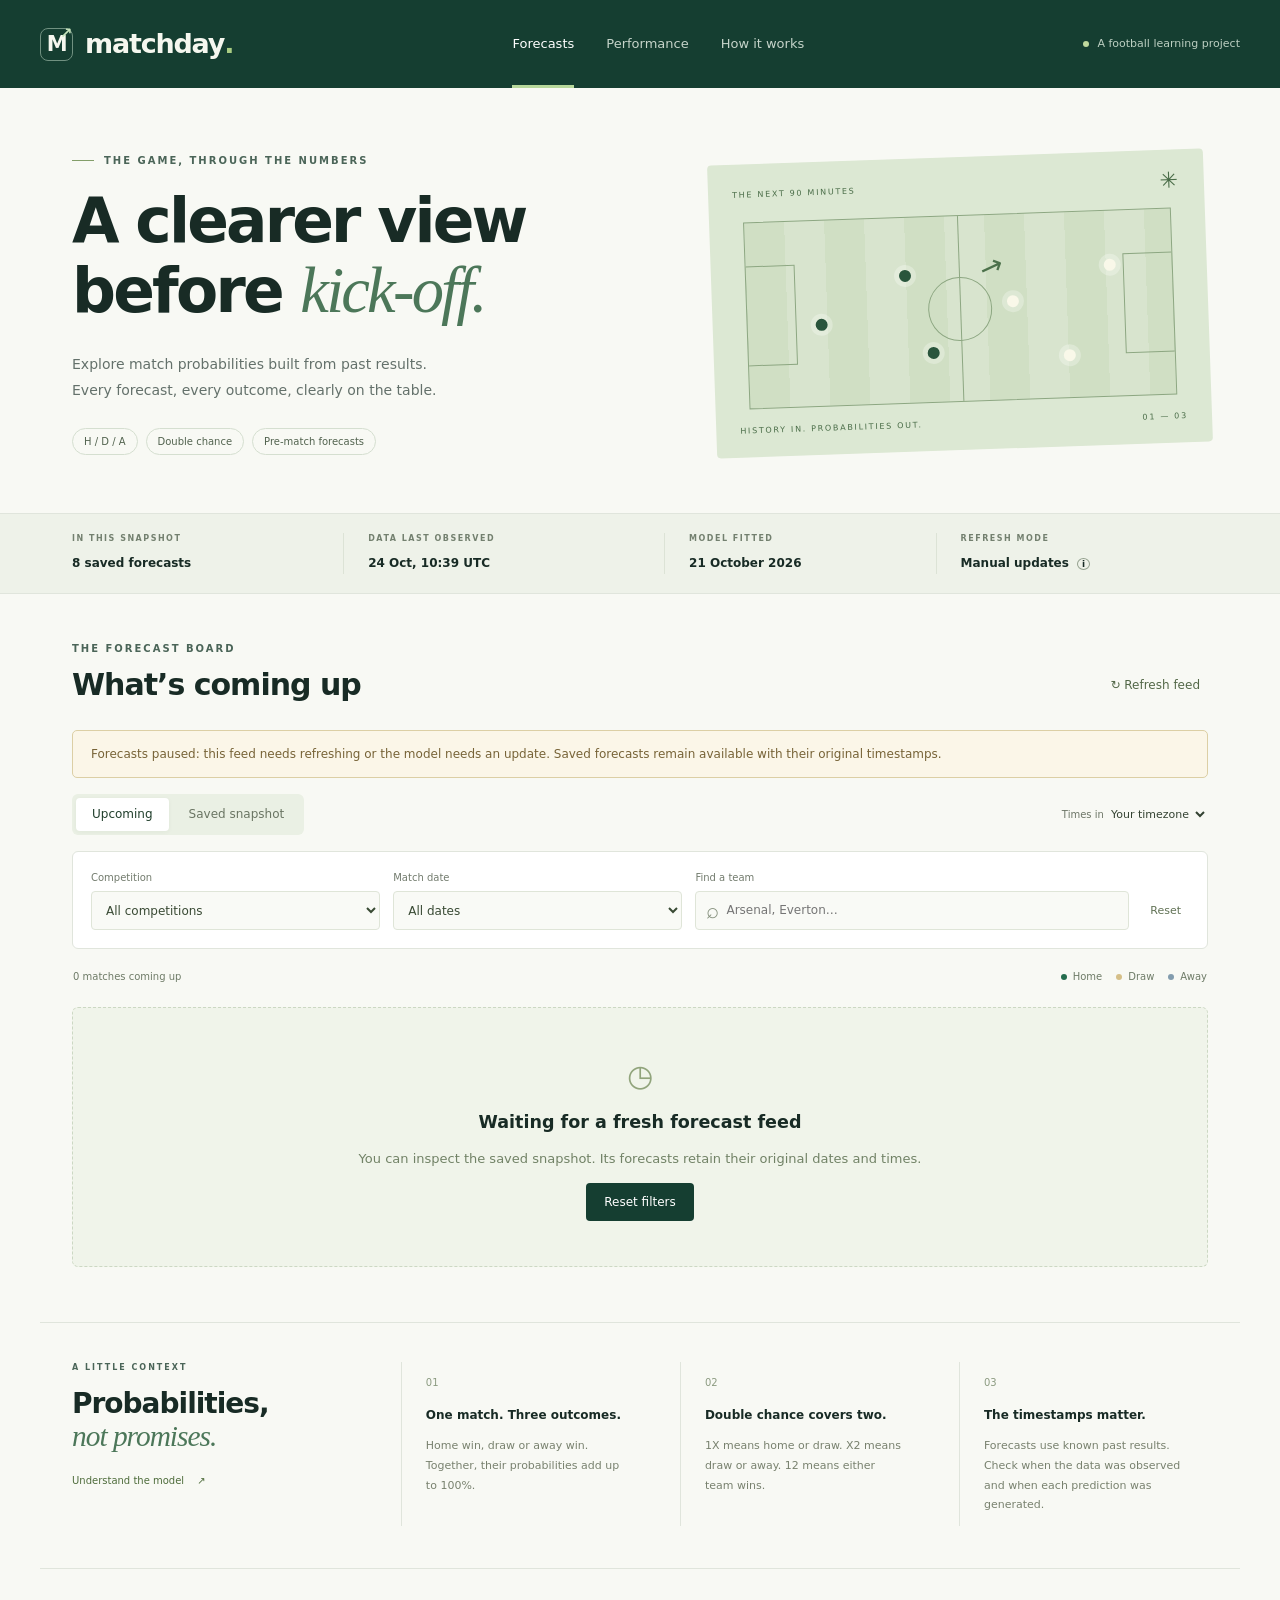
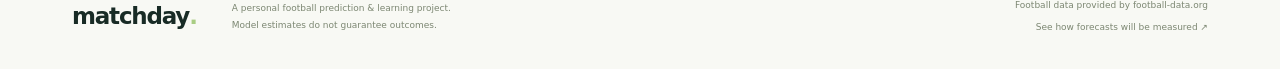
==== index.html @ 60b360ec "Build responsive Matchday forecast website with verified public predictions" ====
<!doctype html>
<html lang="en">
<head>
  <meta charset="utf-8"><meta name="viewport" content="width=device-width,initial-scale=1">
  <meta name="description" content="Football match probabilities, clearly explained. Explore home, draw, away and double-chance forecasts with honest timestamps.">
  <meta name="theme-color" content="#123d30"><title>Matchday — Football, in probabilities</title>
  <link rel="icon" href="./assets/icon.svg" type="image/svg+xml"><link rel="stylesheet" href="./assets/styles.css">
  <script type="module" src="./assets/app.mjs"></script>
</head>
<body>
  <a class="skip-link" href="#board">Skip to forecasts</a>
  <header class="site-header"><div class="header-inner"><a class="brand" href="./" aria-label="Matchday home"><span class="brand-mark">M<span>↗</span></span>matchday<span class="brand-dot">.</span></a><nav aria-label="Main navigation"><a href="./" aria-current="page">Forecasts</a><a href="./performance.html">Performance</a><a href="./method.html">How it works</a></nav><span class="header-note"><span class="status-dot"></span>A football learning project</span></div></header>
  <main>
    <section class="hero wrap" aria-labelledby="hero-title"><div><p class="eyebrow"><span></span> THE GAME, THROUGH THE NUMBERS</p><h1 id="hero-title">A clearer view<br>before <em>kick-off.</em></h1><p class="hero-description">Explore match probabilities built from past results.<br class="desktop-break"> Every forecast, every outcome, clearly on the table.</p><div class="hero-tags"><span>H / D / A</span><span>Double chance</span><span>Pre-match forecasts</span></div></div><div class="pitch-panel" aria-hidden="true"><div class="pitch-top"><span>THE NEXT 90 MINUTES</span><span class="pitch-star">✳</span></div><div class="pitch"><div class="pitch-line"></div><div class="pitch-circle"></div><div class="pitch-box left"></div><div class="pitch-box right"></div><i class="player p1"></i><i class="player p2"></i><i class="player p3"></i><i class="player p4"></i><i class="player p5"></i><i class="player p6"></i><span class="ball">↗</span></div><div class="pitch-bottom"><span>HISTORY IN. PROBABILITIES OUT.</span><span>01 — 03</span></div></div></section>
    <section class="snapshot-bar" aria-label="Snapshot information"><div class="wrap snapshot-inner"><div><span class="tiny-label">IN THIS SNAPSHOT</span><strong id="snapshot-count">Loading forecasts…</strong></div><div><span class="tiny-label">DATA LAST OBSERVED</span><strong id="data-time">—</strong></div><div><span class="tiny-label">MODEL FITTED</span><strong id="model-date">—</strong></div><div><span class="tiny-label">REFRESH MODE</span><strong>Manual updates <span class="info-dot" title="Automatic updates are not enabled yet">i</span></strong></div></div></section>
    <section class="wrap board-section" id="board" aria-labelledby="board-title"><div class="section-heading"><div><p class="eyebrow">THE FORECAST BOARD</p><h2 id="board-title">What’s coming up</h2></div><button id="refresh" class="text-button" type="button">↻ Refresh feed</button></div>
      <div id="feed-notice" class="notice" role="status" hidden></div>
      <div class="board-toolbar"><div class="view-tabs" role="group" aria-label="Forecast view"><button type="button" data-view="upcoming" class="active" aria-pressed="true">Upcoming</button><button type="button" data-view="saved" aria-pressed="false">Saved snapshot</button></div><label class="timezone-label">Times in <select id="timezone" aria-label="Display timezone"><option value="local">Your timezone</option><option value="Africa/Dar_es_Salaam">Tanzania (EAT)</option><option value="UTC">UTC</option></select></label></div>
      <div class="filters"><label>Competition<select id="competition"><option value="all">All competitions</option></select></label><label>Match date<select id="match-date"><option value="all">All dates</option></select></label><label class="search-label">Find a team<span class="search-box"><span aria-hidden="true">⌕</span><input id="search" type="search" placeholder="Arsenal, Everton…" autocomplete="off"></span></label><button id="reset" type="button" class="reset-button">Reset</button></div>
      <div class="board-caption"><p id="result-count" aria-live="polite">Checking the saved feed…</p><span><i class="legend-dot home-dot"></i>Home <i class="legend-dot draw-dot"></i>Draw <i class="legend-dot away-dot"></i>Away</span></div>
      <div id="forecast-grid" class="forecast-grid"></div><div id="empty-state" class="empty-state" hidden><span aria-hidden="true">◷</span><h3 id="empty-title">No matching fixtures</h3><p id="empty-message">Try another date or team, or reset your filters.</p><button type="button" id="empty-reset" class="primary-button">Reset filters</button></div>
      <noscript><p class="notice">JavaScript displays the saved forecast feed. You can also <a href="./data/predictions.json">read the prediction data directly</a>.</p></noscript>
    </section>
    <section class="understand wrap"><div class="understand-heading"><p class="eyebrow">A LITTLE CONTEXT</p><h2>Probabilities,<br><em>not promises.</em></h2><a href="./method.html" class="inline-link">Understand the model <span>↗</span></a></div><div class="explain-card"><span class="explain-number">01</span><h3>One match. Three outcomes.</h3><p>Home win, draw or away win. Together, their probabilities add up to 100%.</p></div><div class="explain-card"><span class="explain-number">02</span><h3>Double chance covers two.</h3><p>1X means home or draw. X2 means draw or away. 12 means either team wins.</p></div><div class="explain-card"><span class="explain-number">03</span><h3>The timestamps matter.</h3><p>Forecasts use known past results. Check when the data was observed and when each prediction was generated.</p></div></section>
  </main>
  <footer class="site-footer wrap"><a class="brand footer-brand" href="./">matchday<span class="brand-dot">.</span></a><p>A personal football prediction &amp; learning project.<br>Model estimates do not guarantee outcomes.</p><div><p>Football data provided by <a href="https://www.football-data.org/" rel="noopener">football-data.org</a></p><a href="./performance.html">See how forecasts will be measured ↗</a></div></footer>
</body></html>
---- assets/styles.css ----
:root{--ink:#182b25;--muted:#64716b;--green:#153e31;--mint:#c6e4bd;--paper:#f8f9f4;--line:#e0e5dc;--home:#246c4d;--draw:#d5bf88;--away:#829cae}*{box-sizing:border-box}body{margin:0;background:var(--paper);color:var(--ink);font:15px/1.55 system-ui,-apple-system,BlinkMacSystemFont,"Segoe UI",sans-serif}a{color:inherit;text-decoration:none}button,input,select{font:inherit}button,a,input,select{touch-action:manipulation}button{cursor:pointer}button:focus-visible,a:focus-visible,input:focus-visible,select:focus-visible,summary:focus-visible{outline:3px solid #82a13f;outline-offset:4px}button{color:inherit}button:disabled{opacity:.55;cursor:wait}[hidden]{display:none!important}.wrap{max-width:1200px;margin:auto;padding-left:32px;padding-right:32px}.site-header{background:var(--green);color:#f5f7ef}.header-inner{max-width:1280px;min-height:88px;padding:0 40px;margin:auto;display:flex;align-items:center;justify-content:space-between;gap:32px}.brand{display:inline-flex;align-items:center;font-size:27px;letter-spacing:-1.2px;font-weight:750}.brand-mark{width:33px;height:33px;border:1px solid #719181;border-radius:8px;margin-right:12px;font-size:21px;display:inline-flex;align-items:center;justify-content:center;position:relative}.brand-mark>span{font-size:15px;color:var(--mint);position:absolute;right:1px;top:-7px}.brand-dot{color:#a9cd83}.site-header nav{display:flex;align-self:stretch;gap:32px}.site-header nav a{font-size:13px;color:#c6d4ca;display:flex;align-items:center;border-bottom:3px solid transparent;padding-top:3px}.site-header nav a[aria-current],.site-header nav a:hover{color:#fff;border-bottom-color:#b7d89b}.header-note{font-size:11px;color:#bdcfc2;white-space:nowrap}.status-dot{display:inline-block;width:6px;height:6px;background:#bfd99d;border-radius:50%;margin-right:8px}.skip-link{position:absolute;top:-80px;background:#fff;padding:12px;z-index:20}.skip-link:focus{top:8px;left:8px}.hero{display:grid;grid-template-columns:1.15fr 1fr;gap:70px;padding-top:65px;padding-bottom:58px;align-items:center}.eyebrow{font-size:10px;letter-spacing:2px;font-weight:750;margin:0 0 18px;color:#4b6558;display:flex;align-items:center;gap:10px}.eyebrow>span{display:block;width:22px;height:1px;background:#839e69}h1{font-size:clamp(40px,4.8vw,64px);letter-spacing:-2.8px;line-height:1.1;font-weight:550;margin:0 0 24px}h1 em,h2 em{font:italic 1.05em Georgia,serif;color:#4c7759}h2{font-size:30px;line-height:1.2;letter-spacing:-1px;font-weight:550;margin:0}.hero-description{font-size:14px;color:var(--muted);line-height:1.85;margin:0 0 24px}.hero-tags{display:flex;gap:8px;flex-wrap:wrap}.hero-tags>span{font-size:10px;border:1px solid #d5dfd0;border-radius:30px;padding:5px 11px;color:#52634f}.pitch-panel{background:#dce8d3;border-radius:4px;padding:20px 24px;color:#496c47;transform:rotate(-2deg);position:relative}.pitch-top,.pitch-bottom{display:flex;justify-content:space-between;font-size:8px;letter-spacing:1.7px;align-items:center}.pitch-star{font-size:22px;line-height:1}.pitch{height:187px;border:1px solid #8da782;position:relative;margin:16px 10px;background:repeating-linear-gradient(90deg,#d0dfc4 0px,#d0dfc4 40px,#d8e4ce 40px,#d8e4ce 80px);overflow:hidden}.pitch-line{position:absolute;width:1px;background:#8da782;height:100%;left:50%}.pitch-circle{position:absolute;border:1px solid #8da782;width:64px;height:64px;top:50%;left:50%;transform:translate(-50%,-50%);border-radius:50%}.pitch-box{position:absolute;width:50px;height:100px;border:1px solid #8da782;top:50%;transform:translateY(-50%)}.pitch-box.left{left:-1px}.pitch-box.right{right:-1px}.player{position:absolute;width:12px;height:12px;background:#29553c;box-shadow:0 0 0 5px #ffffff45;border-radius:50%}.p1{left:16%;top:53%}.p2{left:36%;top:28%}.p3{left:42%;top:70%}.p4{left:61%;top:44%;background:#f9f8e9}.p5{left:74%;top:74%;background:#f9f8e9}.p6{left:84%;top:26%;background:#f9f8e9}.ball{position:absolute;left:55%;top:16%;font-size:28px;transform:rotate(22deg);color:#4c714b}.snapshot-bar{border-top:1px solid var(--line);border-bottom:1px solid var(--line);background:#eef2e9}.snapshot-inner{display:grid;grid-template-columns:1.1fr 1.2fr 1fr 1fr;padding-top:19px;padding-bottom:19px;gap:24px}.snapshot-inner>div{border-right:1px solid #dce3d6;padding-right:16px}.snapshot-inner>div:last-child{border:0}.tiny-label{display:block;color:#73806f;font-size:8px;letter-spacing:1.5px;font-weight:700;margin-bottom:5px}.snapshot-inner strong{font-size:12px;font-weight:600}.info-dot{font-size:9px;border:1px solid #93a08e;border-radius:100%;padding:0 4px;margin-left:4px}.board-section{padding-top:47px;padding-bottom:55px}.section-heading{display:flex;align-items:end;justify-content:space-between;margin-bottom:27px;gap:16px}.section-heading .eyebrow{margin-bottom:10px}.text-button{background:transparent;border:0;font-size:12px;color:#526747;padding:8px}.text-button:hover{text-decoration:underline}.board-toolbar{display:flex;align-items:center;justify-content:space-between;margin:16px 0}.view-tabs{background:#eaf0e4;display:flex;gap:4px;padding:4px;border-radius:6px}.view-tabs button{background:none;border:0;padding:7px 16px;font-size:12px;border-radius:4px;color:#6a7563}.view-tabs button.active{background:#fff;color:#213f2c;box-shadow:0 1px 5px #1937190c}.timezone-label{font-size:10px;color:#6d7667}.timezone-label select{font-size:11px;color:#344332;background:none;border:0;max-width:160px}.filters{display:flex;align-items:end;gap:13px;background:white;padding:18px;border:1px solid var(--line);border-radius:6px}.filters>label{display:grid;gap:6px;flex:1;font-size:10px;color:#727b6d}.filters select,.search-box{background:#f9faf6;border:1px solid #dfe5d8;height:39px;border-radius:4px;min-width:0;width:100%;font-size:12px;color:#394a34}.filters select{padding:0 10px}.filters .search-label{flex:1.5}.search-box{display:flex;align-items:center;padding:0 10px;gap:7px}.search-box>span{font-size:22px;color:#86917e}.search-box input{min-width:0;width:100%;background:none;border:0;outline:0;font-size:12px;padding:8px 0}.search-box:focus-within{outline:2px solid #82a13f}.reset-button{border:0;background:none;color:#617255;height:39px;padding:0 8px;font-size:11px}.board-caption{display:flex;justify-content:space-between;gap:16px;font-size:10px;color:#6e7b67;padding:10px 1px 12px}.board-caption>span{display:flex;align-items:center;gap:6px}.legend-dot{display:inline-block;width:6px;height:6px;border-radius:50%;margin-left:8px}.home-dot{background:var(--home)}.draw-dot{background:var(--draw)}.away-dot{background:var(--away)}.forecast-grid{display:grid;grid-template-columns:1fr 1fr;gap:20px}.match-card{background:#fff;border:1px solid var(--line);border-radius:7px;padding:21px 23px 15px;transition:box-shadow .15s}.match-card:hover{box-shadow:0 5px 25px #14371a0a}.card-top{display:flex;justify-content:space-between;align-items:start;gap:10px;font-size:9px;color:#708069}.league-label{text-transform:uppercase;letter-spacing:1px;font-weight:650}.kickoff{text-align:right;font-size:10px;white-space:nowrap}.kickoff small{display:block;color:#88917e;font-size:9px;margin-top:2px}.teams{display:grid;grid-template-columns:1fr 30px 1fr;gap:8px;align-items:center;margin:22px 0 20px}.team{display:flex;align-items:center;gap:10px;font-weight:600;font-size:16px;letter-spacing:-.3px}.team.away{justify-content:end;text-align:right}.team-badge{display:flex;flex:0 0 32px;height:35px;align-items:center;justify-content:center;background:#e9eee1;color:#526747;clip-path:polygon(8% 0,92% 0,92% 72%,50% 100%,8% 72%);font-size:11px;letter-spacing:0;font-weight:750}.team.away .team-badge{background:#e7edf0;color:#526875}.versus{font-size:10px;color:#a2aa9b;text-align:center}.probability-bar{height:5px;border-radius:4px;overflow:hidden;display:flex;margin-bottom:15px;background:#e9ece4}.probability-bar span:nth-child(1){background:var(--home)}.probability-bar span:nth-child(2){background:var(--draw)}.probability-bar span:nth-child(3){background:var(--away)}.probability-grid{display:grid;grid-template-columns:repeat(3,1fr);gap:8px}.probability{padding:9px 11px 7px;border:1px solid #e7ebe1;border-radius:4px;background:#fbfcf8;display:flex;justify-content:space-between;align-items:center;gap:5px}.probability span{font-size:9px;color:#73816b}.probability strong{font-size:17px;font-weight:650;letter-spacing:-.6px}.probability.best{border-color:#a3ba8e;background:#eff5e9}.probability.best strong{color:#355e35}.dc-heading{display:flex;justify-content:space-between;align-items:center;font-size:8px;letter-spacing:1.1px;margin:17px 0 7px;color:#7b856f}.dc-heading .pick{letter-spacing:0;font-size:9px;color:#4f6941}.double-chances{display:grid;grid-template-columns:repeat(3,1fr);gap:8px}.double-chances>div{display:flex;justify-content:space-between;align-items:center;font-size:11px;padding:6px 10px;border:1px solid #e8ece1;border-radius:4px;color:#6a775e}.double-chances strong{color:#566b48;font-size:12px;font-weight:650}.double-chances>.best{background:#f0f4e9;border-color:#ccd9bc}.card-details{margin-top:15px;border-top:1px solid #edf0e7;padding-top:10px;font-size:9px;color:#818a77}.card-details summary{cursor:pointer;display:flex;justify-content:space-between;gap:8px;list-style:none}.card-details summary::after{content:'+';font-size:12px}.card-details[open] summary::after{content:'−'}.card-details dl{display:grid;grid-template-columns:1fr auto;gap:5px;margin:10px 0}.card-details dd{margin:0;text-align:right;color:#526747}.card-details p{margin:10px 0 0}.limited-tag{display:block;color:#886223;font-size:10px;margin-top:9px}.notice{padding:14px 18px;border:1px solid #dccfa5;background:#fbf6e8;color:#776337;border-radius:5px;font-size:12px;margin:15px 0}.notice.error{border-color:#dfb8a7;background:#fbefeb;color:#8b4a38}.empty-state{text-align:center;border:1px dashed #ccd8c3;border-radius:6px;background:#f0f4ea;padding:45px 20px}.empty-state>span{font-size:30px;color:#91a47c}.empty-state h3{font-weight:550;margin:10px}.empty-state p{color:#718266;font-size:13px}.primary-button{background:var(--green);color:white;border:0;border-radius:4px;padding:10px 18px;font-size:12px}.understand{border-top:1px solid var(--line);padding-top:39px;padding-bottom:42px;display:grid;grid-template-columns:1.2fr 1fr 1fr 1fr;gap:30px}.understand h2{font-size:28px}.understand-heading .eyebrow{font-size:8px;margin-bottom:12px}.inline-link{display:block;font-size:10px;color:#4e6c3b;margin-top:19px}.inline-link span{margin-left:10px}.explain-card{border-left:1px solid var(--line);padding-left:24px;padding-top:8px}.explain-number{font-size:10px;color:#8c9b81}.explain-card h3{font-size:12px;font-weight:600;margin:13px 0 10px}.explain-card p{font-size:11px;line-height:1.8;color:#78816e;max-width:200px}.site-footer{display:flex;align-items:center;gap:35px;border-top:1px solid var(--line);padding-top:28px;padding-bottom:32px}.footer-brand{font-size:23px}.site-footer p,.site-footer>div>a{font-size:9px;color:#7c8772;margin:0;line-height:1.9}.site-footer>div{margin-left:auto;text-align:right}.site-footer a:hover{text-decoration:underline}.article-page{max-width:900px;padding-top:65px;padding-bottom:75px;min-height:65vh}.article-page h1{font-size:50px}.article-page .intro{color:var(--muted);font-size:17px;max-width:650px}.article-page h2{font-size:24px;margin:32px 0 13px}.article-page p{line-height:1.9;color:#5c6b56}.article-page .notice{color:#776337}.method-grid{display:grid;grid-template-columns:1fr 1fr;gap:20px;margin-top:30px}.method-card{background:white;border:1px solid var(--line);border-radius:7px;padding:22px}.method-card h2{margin:0 0 13px;font-size:20px}.method-card p{font-size:13px;margin-bottom:0}.performance-empty{background:#eef3e7;border:1px solid #d8e3cd;border-radius:8px;padding:38px;margin:35px 0}.performance-empty strong{display:block;font-size:45px;color:#426037;line-height:1.3}.performance-empty .tiny-label{font-size:10px}.performance-empty p{font-size:14px;max-width:560px}.metric-list{display:grid;grid-template-columns:repeat(3,1fr);gap:16px}.metric-list>div{padding:18px;border:1px solid var(--line);border-radius:6px}.metric-list strong{font-size:14px;font-weight:550}.metric-list p{font-size:12px;margin-bottom:0}.article-page a:not(.primary-button){text-decoration:underline;text-underline-offset:3px}
@media(min-width:1500px){.wrap{max-width:1280px}.hero{padding-top:76px;padding-bottom:70px}.hero h1{font-size:70px}.pitch{height:210px}}
@media(max-width:950px){.header-note{display:none}.hero{gap:35px}.hero h1{font-size:49px}.hero-description{font-size:13px}.pitch-panel{padding:17px}.pitch{height:160px}.probability{padding:8px}.team{font-size:14px;gap:7px}.team-badge{flex-basis:27px;height:30px}.understand{grid-template-columns:1fr 1fr;gap:30px}.understand-heading{grid-column:1/-1}.understand-heading h2 br{display:none}.understand-heading .inline-link{margin-top:12px}.explain-card:last-child{grid-column:1/-1}.explain-card p{max-width:none}.snapshot-inner{gap:13px}.snapshot-inner strong{font-size:10px}}
@media(max-width:650px){.wrap{padding-left:20px;padding-right:20px}.header-inner{min-height:72px;padding:0 20px;gap:20px}.brand{font-size:23px}.brand-mark{width:27px;height:28px;margin-right:8px;font-size:17px}.site-header nav{gap:16px}.site-header nav a{font-size:10px}.hero{grid-template-columns:1fr;padding-top:37px;padding-bottom:31px;gap:28px}.hero h1{font-size:48px;letter-spacing:-2px}.hero-description{font-size:13px}.hero-tags{margin-top:5px}.pitch-panel{display:none}.snapshot-inner{grid-template-columns:1fr 1fr;gap:17px;padding-top:18px;padding-bottom:18px}.snapshot-inner>div:nth-child(2){border:0}.snapshot-inner strong{font-size:11px}.tiny-label{font-size:7px}.board-section{padding-top:32px;padding-bottom:35px}.section-heading{margin-bottom:22px}h2{font-size:26px}.eyebrow{font-size:8px;letter-spacing:1.5px}.text-button{font-size:10px;padding:5px 0}.board-toolbar{gap:8px;flex-wrap:wrap}.timezone-label{font-size:9px}.timezone-label select{max-width:125px;font-size:10px}.view-tabs button{padding:7px 11px;font-size:11px}.filters{display:grid;grid-template-columns:1fr 1fr;padding:13px;gap:10px}.filters .search-label{grid-column:1/-1}.reset-button{grid-column:1/-1;height:20px;text-align:right}.board-caption{font-size:9px}.forecast-grid{grid-template-columns:1fr;gap:15px}.match-card{padding:19px 18px 14px}.team{font-size:16px}.team-badge{flex-basis:31px;height:34px}.probability strong{font-size:18px}.probability{padding:9px 10px}.understand{grid-template-columns:1fr;padding-top:27px;padding-bottom:28px;gap:20px}.understand-heading,.explain-card:last-child{grid-column:auto}.explain-card{padding:2px 0 2px 16px}.explain-card h3{margin:8px 0}.explain-card p{margin-bottom:0}.site-footer{align-items:start;flex-wrap:wrap;gap:12px;padding-top:23px;padding-bottom:25px}.footer-brand{font-size:22px}.site-footer>p{margin-left:auto;text-align:right}.site-footer>div{margin:2px 0 0;text-align:left;width:100%}.article-page{padding-top:40px}.article-page h1{font-size:39px;letter-spacing:-1.7px}.article-page .intro{font-size:15px}.method-grid,.metric-list{grid-template-columns:1fr}.performance-empty{padding:25px}.article-page h2{font-size:22px}.performance-empty strong{font-size:37px}}
@media(prefers-reduced-motion:reduce){*{scroll-behavior:auto!important;transition:none!important}}

@media(max-width:650px){.brand-mark{display:none}.header-inner{gap:12px}}
@media(max-width:380px){.header-inner{padding:0 16px;gap:8px}.brand{font-size:20px}.site-header nav{gap:10px}.site-header nav a{font-size:9px}}
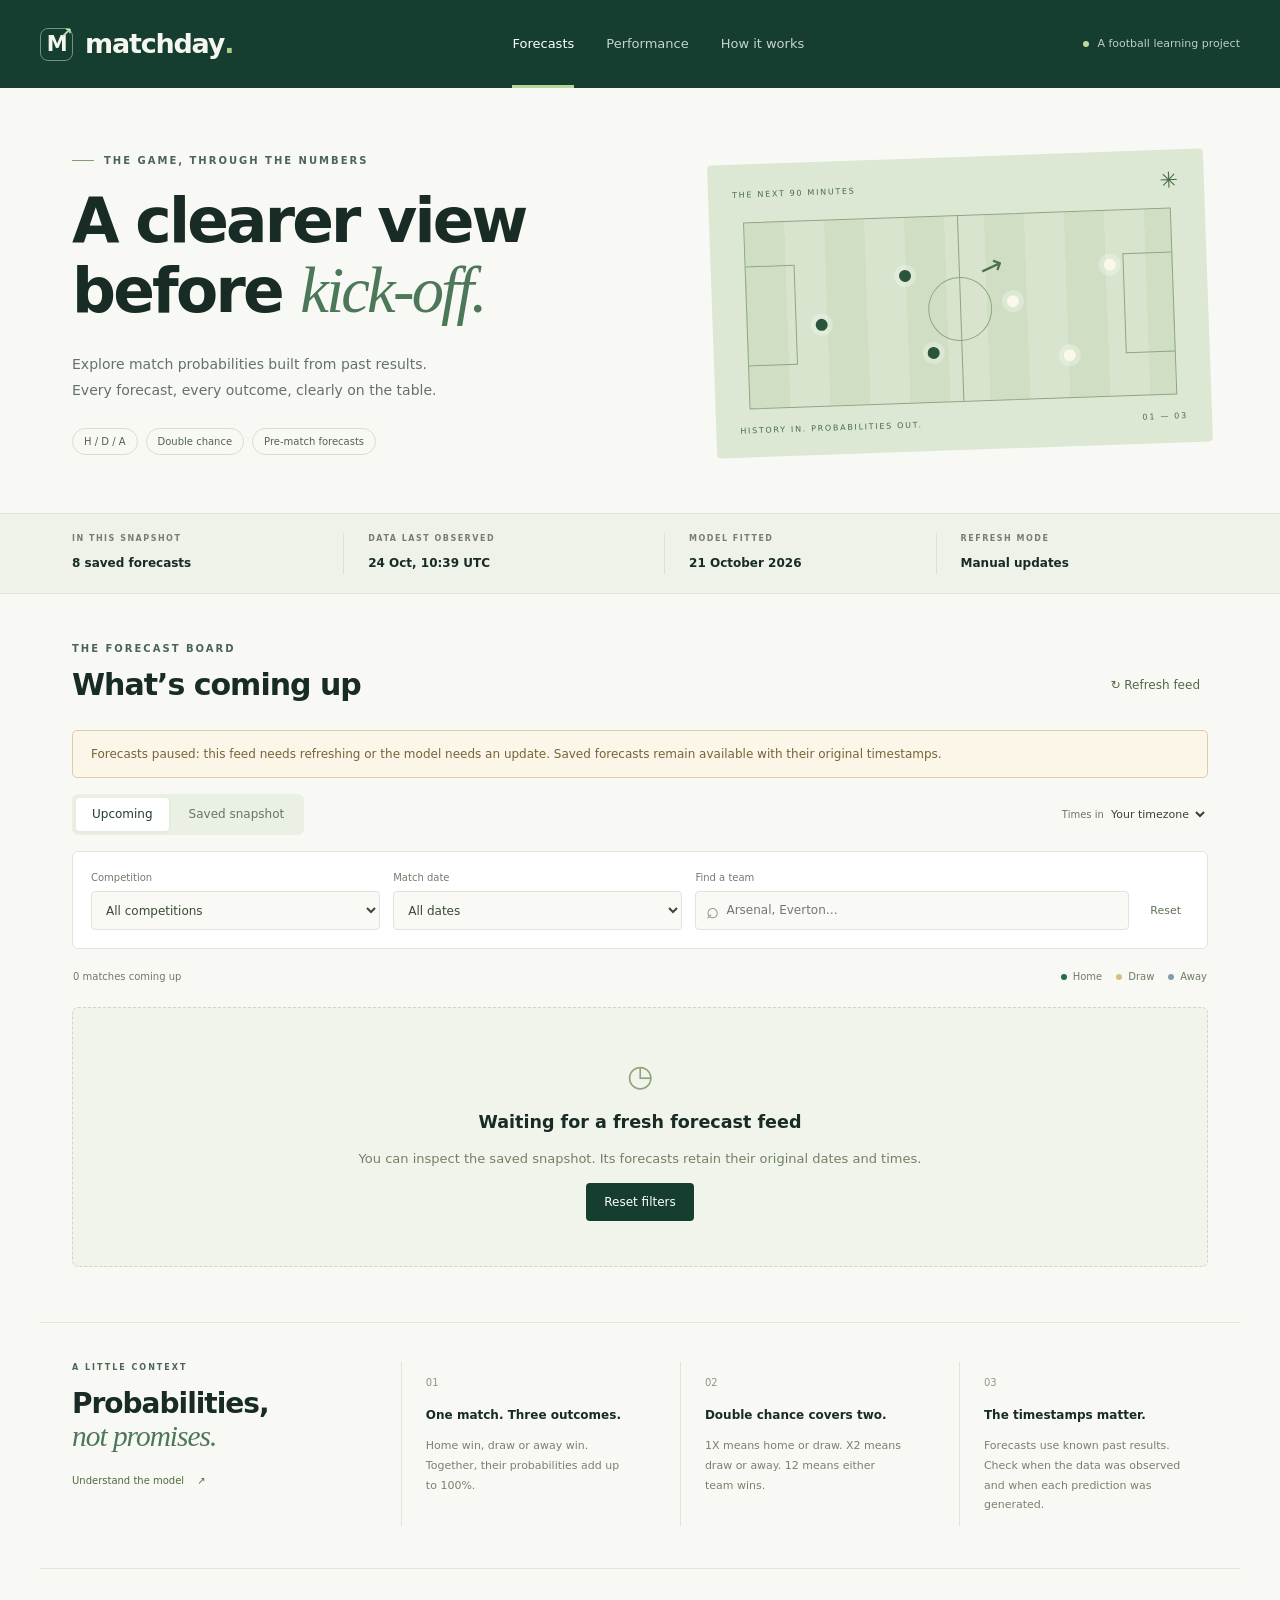
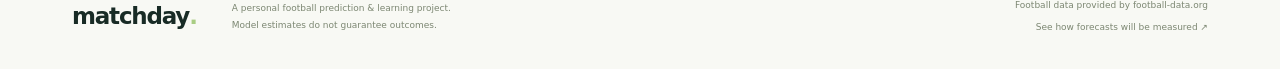
==== commit 0b32f240: "Show scheduled update status from the verified forecast feed" ====
--- a/index.html
+++ b/index.html
@@ -12,7 +12,7 @@
   <header class="site-header"><div class="header-inner"><a class="brand" href="./" aria-label="Matchday home"><span class="brand-mark">M<span>↗</span></span>matchday<span class="brand-dot">.</span></a><nav aria-label="Main navigation"><a href="./" aria-current="page">Forecasts</a><a href="./performance.html">Performance</a><a href="./method.html">How it works</a></nav><span class="header-note"><span class="status-dot"></span>A football learning project</span></div></header>
   <main>
     <section class="hero wrap" aria-labelledby="hero-title"><div><p class="eyebrow"><span></span> THE GAME, THROUGH THE NUMBERS</p><h1 id="hero-title">A clearer view<br>before <em>kick-off.</em></h1><p class="hero-description">Explore match probabilities built from past results.<br class="desktop-break"> Every forecast, every outcome, clearly on the table.</p><div class="hero-tags"><span>H / D / A</span><span>Double chance</span><span>Pre-match forecasts</span></div></div><div class="pitch-panel" aria-hidden="true"><div class="pitch-top"><span>THE NEXT 90 MINUTES</span><span class="pitch-star">✳</span></div><div class="pitch"><div class="pitch-line"></div><div class="pitch-circle"></div><div class="pitch-box left"></div><div class="pitch-box right"></div><i class="player p1"></i><i class="player p2"></i><i class="player p3"></i><i class="player p4"></i><i class="player p5"></i><i class="player p6"></i><span class="ball">↗</span></div><div class="pitch-bottom"><span>HISTORY IN. PROBABILITIES OUT.</span><span>01 — 03</span></div></div></section>
-    <section class="snapshot-bar" aria-label="Snapshot information"><div class="wrap snapshot-inner"><div><span class="tiny-label">IN THIS SNAPSHOT</span><strong id="snapshot-count">Loading forecasts…</strong></div><div><span class="tiny-label">DATA LAST OBSERVED</span><strong id="data-time">—</strong></div><div><span class="tiny-label">MODEL FITTED</span><strong id="model-date">—</strong></div><div><span class="tiny-label">REFRESH MODE</span><strong>Manual updates <span class="info-dot" title="Automatic updates are not enabled yet">i</span></strong></div></div></section>
+    <section class="snapshot-bar" aria-label="Snapshot information"><div class="wrap snapshot-inner"><div><span class="tiny-label">IN THIS SNAPSHOT</span><strong id="snapshot-count">Loading forecasts…</strong></div><div><span class="tiny-label">DATA LAST OBSERVED</span><strong id="data-time">—</strong></div><div><span class="tiny-label">MODEL FITTED</span><strong id="model-date">—</strong></div><div><span class="tiny-label">REFRESH MODE</span><strong id="refresh-mode">Loading…</strong></div></div></section>
     <section class="wrap board-section" id="board" aria-labelledby="board-title"><div class="section-heading"><div><p class="eyebrow">THE FORECAST BOARD</p><h2 id="board-title">What’s coming up</h2></div><button id="refresh" class="text-button" type="button">↻ Refresh feed</button></div>
       <div id="feed-notice" class="notice" role="status" hidden></div>
       <div class="board-toolbar"><div class="view-tabs" role="group" aria-label="Forecast view"><button type="button" data-view="upcoming" class="active" aria-pressed="true">Upcoming</button><button type="button" data-view="saved" aria-pressed="false">Saved snapshot</button></div><label class="timezone-label">Times in <select id="timezone" aria-label="Display timezone"><option value="local">Your timezone</option><option value="Africa/Dar_es_Salaam">Tanzania (EAT)</option><option value="UTC">UTC</option></select></label></div>
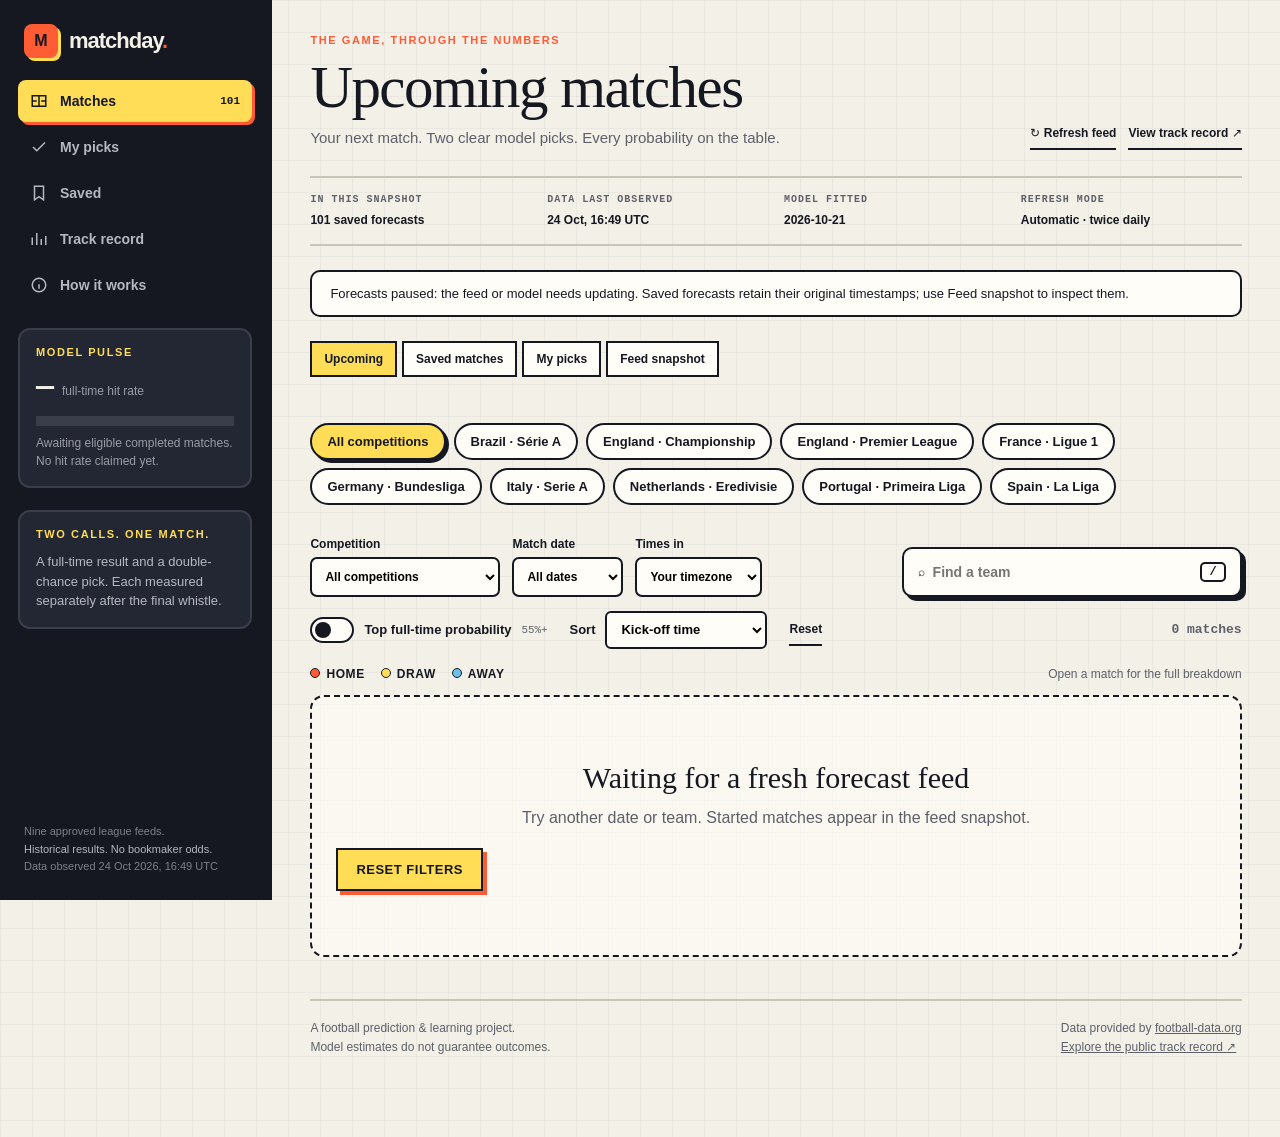
==== commit a19e5e68: "Apply Figma design with separate match picks and verified performance graphs" ====
--- a/index.html
+++ b/index.html
@@ -1,27 +1,253 @@
 <!doctype html>
 <html lang="en">
 <head>
-  <meta charset="utf-8"><meta name="viewport" content="width=device-width,initial-scale=1">
-  <meta name="description" content="Football match probabilities, clearly explained. Explore home, draw, away and double-chance forecasts with honest timestamps.">
-  <meta name="theme-color" content="#123d30"><title>Matchday — Football, in probabilities</title>
-  <link rel="icon" href="./assets/icon.svg" type="image/svg+xml"><link rel="stylesheet" href="./assets/styles.css">
-  <script type="module" src="./assets/app.mjs"></script>
+<meta charset="utf-8">
+<meta name="viewport" content="width=device-width,initial-scale=1">
+<meta name="referrer" content="strict-origin-when-cross-origin">
+<meta http-equiv="Content-Security-Policy" content="default-src 'self'; script-src 'self'; connect-src 'self'; style-src 'self' 'unsafe-inline' https://fonts.googleapis.com; font-src 'self' https://fonts.gstatic.com; img-src 'self' data:; object-src 'none'; base-uri 'self'; form-action 'none'">
+<meta name="theme-color" content="#151821">
+<meta name="description" content="Matchday football forecasts: full-time and double-chance model picks, verified results and a transparent track record.">
+<title>Football forecasts — Matchday</title>
+<link rel="icon" href="./assets/icon.svg" type="image/svg+xml">
+<link rel="stylesheet" href="./assets/styles.css">
+<script type="module" src="./assets/shell.mjs">
+</script>
+<script type="module" src="./assets/app.mjs">
+</script>
 </head>
 <body>
-  <a class="skip-link" href="#board">Skip to forecasts</a>
-  <header class="site-header"><div class="header-inner"><a class="brand" href="./" aria-label="Matchday home"><span class="brand-mark">M<span>↗</span></span>matchday<span class="brand-dot">.</span></a><nav aria-label="Main navigation"><a href="./" aria-current="page">Forecasts</a><a href="./performance.html">Performance</a><a href="./method.html">How it works</a></nav><span class="header-note"><span class="status-dot"></span>A football learning project</span></div></header>
-  <main>
-    <section class="hero wrap" aria-labelledby="hero-title"><div><p class="eyebrow"><span></span> THE GAME, THROUGH THE NUMBERS</p><h1 id="hero-title">A clearer view<br>before <em>kick-off.</em></h1><p class="hero-description">Explore match probabilities built from past results.<br class="desktop-break"> Every forecast, every outcome, clearly on the table.</p><div class="hero-tags"><span>H / D / A</span><span>Double chance</span><span>Pre-match forecasts</span></div></div><div class="pitch-panel" aria-hidden="true"><div class="pitch-top"><span>THE NEXT 90 MINUTES</span><span class="pitch-star">✳</span></div><div class="pitch"><div class="pitch-line"></div><div class="pitch-circle"></div><div class="pitch-box left"></div><div class="pitch-box right"></div><i class="player p1"></i><i class="player p2"></i><i class="player p3"></i><i class="player p4"></i><i class="player p5"></i><i class="player p6"></i><span class="ball">↗</span></div><div class="pitch-bottom"><span>HISTORY IN. PROBABILITIES OUT.</span><span>01 — 03</span></div></div></section>
-    <section class="snapshot-bar" aria-label="Snapshot information"><div class="wrap snapshot-inner"><div><span class="tiny-label">IN THIS SNAPSHOT</span><strong id="snapshot-count">Loading forecasts…</strong></div><div><span class="tiny-label">DATA LAST OBSERVED</span><strong id="data-time">—</strong></div><div><span class="tiny-label">MODEL FITTED</span><strong id="model-date">—</strong></div><div><span class="tiny-label">REFRESH MODE</span><strong id="refresh-mode">Loading…</strong></div></div></section>
-    <section class="wrap board-section" id="board" aria-labelledby="board-title"><div class="section-heading"><div><p class="eyebrow">THE FORECAST BOARD</p><h2 id="board-title">What’s coming up</h2></div><button id="refresh" class="text-button" type="button">↻ Refresh feed</button></div>
-      <div id="feed-notice" class="notice" role="status" hidden></div>
-      <div class="board-toolbar"><div class="view-tabs" role="group" aria-label="Forecast view"><button type="button" data-view="upcoming" class="active" aria-pressed="true">Upcoming</button><button type="button" data-view="saved" aria-pressed="false">Saved snapshot</button></div><label class="timezone-label">Times in <select id="timezone" aria-label="Display timezone"><option value="local">Your timezone</option><option value="Africa/Dar_es_Salaam">Tanzania (EAT)</option><option value="UTC">UTC</option></select></label></div>
-      <div class="filters"><label>Competition<select id="competition"><option value="all">All competitions</option></select></label><label>Match date<select id="match-date"><option value="all">All dates</option></select></label><label class="search-label">Find a team<span class="search-box"><span aria-hidden="true">⌕</span><input id="search" type="search" placeholder="Arsenal, Everton…" autocomplete="off"></span></label><button id="reset" type="button" class="reset-button">Reset</button></div>
-      <div class="board-caption"><p id="result-count" aria-live="polite">Checking the saved feed…</p><span><i class="legend-dot home-dot"></i>Home <i class="legend-dot draw-dot"></i>Draw <i class="legend-dot away-dot"></i>Away</span></div>
-      <div id="forecast-grid" class="forecast-grid"></div><div id="empty-state" class="empty-state" hidden><span aria-hidden="true">◷</span><h3 id="empty-title">No matching fixtures</h3><p id="empty-message">Try another date or team, or reset your filters.</p><button type="button" id="empty-reset" class="primary-button">Reset filters</button></div>
-      <noscript><p class="notice">JavaScript displays the saved forecast feed. You can also <a href="./data/predictions.json">read the prediction data directly</a>.</p></noscript>
-    </section>
-    <section class="understand wrap"><div class="understand-heading"><p class="eyebrow">A LITTLE CONTEXT</p><h2>Probabilities,<br><em>not promises.</em></h2><a href="./method.html" class="inline-link">Understand the model <span>↗</span></a></div><div class="explain-card"><span class="explain-number">01</span><h3>One match. Three outcomes.</h3><p>Home win, draw or away win. Together, their probabilities add up to 100%.</p></div><div class="explain-card"><span class="explain-number">02</span><h3>Double chance covers two.</h3><p>1X means home or draw. X2 means draw or away. 12 means either team wins.</p></div><div class="explain-card"><span class="explain-number">03</span><h3>The timestamps matter.</h3><p>Forecasts use known past results. Check when the data was observed and when each prediction was generated.</p></div></section>
-  </main>
-  <footer class="site-footer wrap"><a class="brand footer-brand" href="./">matchday<span class="brand-dot">.</span></a><p>A personal football prediction &amp; learning project.<br>Model estimates do not guarantee outcomes.</p><div><p>Football data provided by <a href="https://www.football-data.org/" rel="noopener">football-data.org</a></p><a href="./performance.html">See how forecasts will be measured ↗</a></div></footer>
-</body></html>
+<a class="skip-link" href="#main">Skip to content</a>
+<div class="shell">
+<aside class="side">
+<a class="brand" href="./">
+<span class="brand-mark">M</span>
+<strong>matchday<i>.</i>
+</strong>
+</a>
+<nav aria-label="Primary">
+<a href="./" data-nav="matches" class="active" aria-current="page">
+<svg class="icon" viewBox="0 0 24 24" width="18" height="18" fill="none" stroke="currentColor" stroke-width="2" aria-hidden="true">
+<path d="M3 5h18v14H3zM12 5v14M3 12h6M15 12h6"/>
+</svg>
+<span>Matches</span>
+<b data-count="matches">
+</b>
+</a>
+<a href="./?view=picks" data-nav="picks" class="">
+<svg class="icon" viewBox="0 0 24 24" width="18" height="18" fill="none" stroke="currentColor" stroke-width="2" aria-hidden="true">
+<path d="M4 12l5 5L20 6"/>
+</svg>
+<span>My picks</span>
+<b data-count="picks">
+</b>
+</a>
+<a href="./?view=bookmarks" data-nav="saved" class="">
+<svg class="icon" viewBox="0 0 24 24" width="18" height="18" fill="none" stroke="currentColor" stroke-width="2" aria-hidden="true">
+<path d="M6 3h12v18l-6-4-6 4z"/>
+</svg>
+<span>Saved</span>
+<b data-count="saved">
+</b>
+</a>
+<a href="./performance.html" data-nav="record" class="">
+<svg class="icon" viewBox="0 0 24 24" width="18" height="18" fill="none" stroke="currentColor" stroke-width="2" aria-hidden="true">
+<path d="M3 20V10M9 20V4M15 20v-8M21 20V8"/>
+</svg>
+<span>Track record</span>
+<b data-count="record">
+</b>
+</a>
+<a href="./method.html" data-nav="method" class="">
+<svg class="icon" viewBox="0 0 24 24" width="18" height="18" fill="none" stroke="currentColor" stroke-width="2" aria-hidden="true">
+<path d="M12 3a9 9 0 100 18 9 9 0 000-18zM12 11v6M12 7.5v.5"/>
+</svg>
+<span>How it works</span>
+<b data-count="method">
+</b>
+</a>
+</nav>
+<section class="pulse">
+<span class="eyebrow">Model pulse</span>
+<div class="pulse-num">
+<b id="pulse-rate">—</b>
+<small>full-time hit rate</small>
+</div>
+<div class="pulse-meter">
+<i id="pulse-meter" style="width:0%">
+</i>
+</div>
+<small class="pulse-note" id="pulse-note">Loading verified results.</small>
+</section>
+<div class="versus-card">
+<span class="eyebrow">Two calls. One match.</span>
+<p>A full-time result and a double-chance pick. Each measured separately after the final whistle.</p>
+</div>
+<p class="side-foot">Nine approved league feeds.<br>
+<a href="./method.html">Historical results. No bookmaker odds.</a>
+<br>
+<span id="sidebar-updated">Saved pre-match forecasts.</span>
+</p>
+</aside>
+<main class="main " id="main">
+<a class="brand mobile-brand" href="./">
+<span class="brand-mark">M</span>
+<strong>matchday<i>.</i>
+</strong>
+</a>
+<header class="topbar">
+<div class="title-block">
+<p class="eyebrow">THE GAME, THROUGH THE NUMBERS</p>
+<h1 id="board-title">Upcoming matches</h1>
+<p class="sub" id="board-subtitle">Your next match. Two clear model picks. Every probability on the table.</p>
+</div>
+<div class="top-actions">
+<button id="refresh" class="text-button" type="button">↻ Refresh feed</button>
+<a class="text-button" href="./performance.html">View track record ↗</a>
+</div>
+</header>
+<div class="snapshot-inner" aria-label="Snapshot information">
+<div>
+<span class="tiny-label">IN THIS SNAPSHOT</span>
+<strong id="snapshot-count">Loading…</strong>
+</div>
+<div>
+<span class="tiny-label">DATA LAST OBSERVED</span>
+<strong id="data-time">—</strong>
+</div>
+<div>
+<span class="tiny-label">MODEL FITTED</span>
+<strong id="model-date">—</strong>
+</div>
+<div>
+<span class="tiny-label">REFRESH MODE</span>
+<strong id="refresh-mode">Loading…</strong>
+</div>
+</div>
+<div id="feed-notice" class="notice" role="status" hidden>
+</div>
+<section id="spotlight" class="banker" aria-label="Highest full-time probability among upcoming matches" hidden>
+</section>
+<section id="board" aria-label="Forecast board">
+<div class="controls">
+<div class="view-tabs" role="group" aria-label="Forecast view">
+<button type="button" data-view="upcoming" class="active" aria-pressed="true">Upcoming</button>
+<button type="button" data-view="bookmarks" aria-pressed="false">Saved matches</button>
+<button type="button" data-view="picks" aria-pressed="false">My picks</button>
+<button type="button" data-view="saved" aria-pressed="false">Feed snapshot</button>
+</div>
+<p class="local-note" id="local-note" hidden>Saved matches and personal picks live in this browser. They do not change the model or its verified public track record.</p>
+<div class="chips" id="league-chips" role="group" aria-label="Quick competition filters">
+</div>
+<div class="filter-row">
+<label>Competition<select id="competition">
+<option value="all">All competitions</option>
+</select>
+</label>
+<label>Match date<select id="match-date">
+<option value="all">All dates</option>
+</select>
+</label>
+<label>Times in<select id="timezone">
+<option value="local">Your timezone</option>
+<option value="Africa/Dar_es_Salaam">Tanzania (EAT)</option>
+<option value="UTC">UTC</option>
+</select>
+</label>
+<label class="search">
+<span aria-hidden="true">⌕</span>
+<input id="search" type="search" placeholder="Find a team" aria-label="Find a team" autocomplete="off">
+<kbd>/</kbd>
+</label>
+</div>
+<div class="control-row">
+<label class="toggle">
+<input type="checkbox" id="strong-only">
+<span class="switch">
+</span>Top full-time probability <small>55%+</small>
+</label>
+<label class="sort">Sort<select id="sort">
+<option value="time">Kick-off time</option>
+<option value="confidence">Highest probability</option>
+<option value="close">Closest matches</option>
+</select>
+</label>
+<button id="reset" type="button" class="reset-button">Reset</button>
+<span class="count" id="result-count" aria-live="polite">Loading saved forecasts…</span>
+</div>
+</div>
+<div class="legend-row">
+<span>
+<i class="h">
+</i>Home</span>
+<span>
+<i class="d">
+</i>Draw</span>
+<span>
+<i class="a">
+</i>Away</span>
+<span class="hint">Open a match for the full breakdown</span>
+</div>
+<div id="forecast-grid" class="grid forecast-grid">
+</div>
+<div id="empty-state" class="empty" hidden>
+<strong id="empty-title">No matching fixtures</strong>
+<p id="empty-message">Try another date or team.</p>
+<button type="button" id="empty-reset" class="cta">Reset filters</button>
+</div>
+<noscript>
+<p class="notice">Enable JavaScript to explore forecasts, or <a href="./data/predictions.json">read the saved data</a>.</p>
+</noscript>
+</section>
+<dialog id="analysis-dialog" class="drawer-dialog" aria-labelledby="analysis-title">
+<div class="drawer-head">
+<strong id="analysis-title">Match analysis</strong>
+<button class="icon-btn" id="close-analysis" aria-label="Close analysis">✕</button>
+</div>
+<div id="analysis-content" class="drawer-scroll">
+</div>
+</dialog>
+<footer class="site-footer">
+<p>A football prediction &amp; learning project.<br>Model estimates do not guarantee outcomes.</p>
+<p>Data provided by <a href="https://www.football-data.org/" rel="noopener">football-data.org</a>
+<br>
+<a href="./performance.html">Explore the public track record ↗</a>
+</p>
+</footer>
+</main>
+</div>
+<nav class="tabbar" aria-label="Mobile navigation">
+<a href="./" data-nav="matches" class="active" aria-current="page">
+<svg class="icon" viewBox="0 0 24 24" width="18" height="18" fill="none" stroke="currentColor" stroke-width="2" aria-hidden="true">
+<path d="M3 5h18v14H3zM12 5v14M3 12h6M15 12h6"/>
+</svg>
+<span>Matches</span>
+</a>
+<a href="./?view=picks" data-nav="picks" class="">
+<svg class="icon" viewBox="0 0 24 24" width="18" height="18" fill="none" stroke="currentColor" stroke-width="2" aria-hidden="true">
+<path d="M4 12l5 5L20 6"/>
+</svg>
+<span>Picks</span>
+</a>
+<a href="./?view=bookmarks" data-nav="saved" class="">
+<svg class="icon" viewBox="0 0 24 24" width="18" height="18" fill="none" stroke="currentColor" stroke-width="2" aria-hidden="true">
+<path d="M6 3h12v18l-6-4-6 4z"/>
+</svg>
+<span>Saved</span>
+</a>
+<a href="./performance.html" data-nav="record" class="">
+<svg class="icon" viewBox="0 0 24 24" width="18" height="18" fill="none" stroke="currentColor" stroke-width="2" aria-hidden="true">
+<path d="M3 20V10M9 20V4M15 20v-8M21 20V8"/>
+</svg>
+<span>Record</span>
+</a>
+<a href="./method.html" data-nav="method" class="">
+<svg class="icon" viewBox="0 0 24 24" width="18" height="18" fill="none" stroke="currentColor" stroke-width="2" aria-hidden="true">
+<path d="M12 3a9 9 0 100 18 9 9 0 000-18zM12 11v6M12 7.5v.5"/>
+</svg>
+<span>Guide</span>
+</a>
+</nav>
+<div class="saved-alert" id="storage-notice" role="status" hidden>
+</div>
+</body>
+</html>
--- a/assets/styles.css
+++ b/assets/styles.css
@@ -1,8 +1,830 @@
-:root{--ink:#182b25;--muted:#64716b;--green:#153e31;--mint:#c6e4bd;--paper:#f8f9f4;--line:#e0e5dc;--home:#246c4d;--draw:#d5bf88;--away:#829cae}*{box-sizing:border-box}body{margin:0;background:var(--paper);color:var(--ink);font:15px/1.55 system-ui,-apple-system,BlinkMacSystemFont,"Segoe UI",sans-serif}a{color:inherit;text-decoration:none}button,input,select{font:inherit}button,a,input,select{touch-action:manipulation}button{cursor:pointer}button:focus-visible,a:focus-visible,input:focus-visible,select:focus-visible,summary:focus-visible{outline:3px solid #82a13f;outline-offset:4px}button{color:inherit}button:disabled{opacity:.55;cursor:wait}[hidden]{display:none!important}.wrap{max-width:1200px;margin:auto;padding-left:32px;padding-right:32px}.site-header{background:var(--green);color:#f5f7ef}.header-inner{max-width:1280px;min-height:88px;padding:0 40px;margin:auto;display:flex;align-items:center;justify-content:space-between;gap:32px}.brand{display:inline-flex;align-items:center;font-size:27px;letter-spacing:-1.2px;font-weight:750}.brand-mark{width:33px;height:33px;border:1px solid #719181;border-radius:8px;margin-right:12px;font-size:21px;display:inline-flex;align-items:center;justify-content:center;position:relative}.brand-mark>span{font-size:15px;color:var(--mint);position:absolute;right:1px;top:-7px}.brand-dot{color:#a9cd83}.site-header nav{display:flex;align-self:stretch;gap:32px}.site-header nav a{font-size:13px;color:#c6d4ca;display:flex;align-items:center;border-bottom:3px solid transparent;padding-top:3px}.site-header nav a[aria-current],.site-header nav a:hover{color:#fff;border-bottom-color:#b7d89b}.header-note{font-size:11px;color:#bdcfc2;white-space:nowrap}.status-dot{display:inline-block;width:6px;height:6px;background:#bfd99d;border-radius:50%;margin-right:8px}.skip-link{position:absolute;top:-80px;background:#fff;padding:12px;z-index:20}.skip-link:focus{top:8px;left:8px}.hero{display:grid;grid-template-columns:1.15fr 1fr;gap:70px;padding-top:65px;padding-bottom:58px;align-items:center}.eyebrow{font-size:10px;letter-spacing:2px;font-weight:750;margin:0 0 18px;color:#4b6558;display:flex;align-items:center;gap:10px}.eyebrow>span{display:block;width:22px;height:1px;background:#839e69}h1{font-size:clamp(40px,4.8vw,64px);letter-spacing:-2.8px;line-height:1.1;font-weight:550;margin:0 0 24px}h1 em,h2 em{font:italic 1.05em Georgia,serif;color:#4c7759}h2{font-size:30px;line-height:1.2;letter-spacing:-1px;font-weight:550;margin:0}.hero-description{font-size:14px;color:var(--muted);line-height:1.85;margin:0 0 24px}.hero-tags{display:flex;gap:8px;flex-wrap:wrap}.hero-tags>span{font-size:10px;border:1px solid #d5dfd0;border-radius:30px;padding:5px 11px;color:#52634f}.pitch-panel{background:#dce8d3;border-radius:4px;padding:20px 24px;color:#496c47;transform:rotate(-2deg);position:relative}.pitch-top,.pitch-bottom{display:flex;justify-content:space-between;font-size:8px;letter-spacing:1.7px;align-items:center}.pitch-star{font-size:22px;line-height:1}.pitch{height:187px;border:1px solid #8da782;position:relative;margin:16px 10px;background:repeating-linear-gradient(90deg,#d0dfc4 0px,#d0dfc4 40px,#d8e4ce 40px,#d8e4ce 80px);overflow:hidden}.pitch-line{position:absolute;width:1px;background:#8da782;height:100%;left:50%}.pitch-circle{position:absolute;border:1px solid #8da782;width:64px;height:64px;top:50%;left:50%;transform:translate(-50%,-50%);border-radius:50%}.pitch-box{position:absolute;width:50px;height:100px;border:1px solid #8da782;top:50%;transform:translateY(-50%)}.pitch-box.left{left:-1px}.pitch-box.right{right:-1px}.player{position:absolute;width:12px;height:12px;background:#29553c;box-shadow:0 0 0 5px #ffffff45;border-radius:50%}.p1{left:16%;top:53%}.p2{left:36%;top:28%}.p3{left:42%;top:70%}.p4{left:61%;top:44%;background:#f9f8e9}.p5{left:74%;top:74%;background:#f9f8e9}.p6{left:84%;top:26%;background:#f9f8e9}.ball{position:absolute;left:55%;top:16%;font-size:28px;transform:rotate(22deg);color:#4c714b}.snapshot-bar{border-top:1px solid var(--line);border-bottom:1px solid var(--line);background:#eef2e9}.snapshot-inner{display:grid;grid-template-columns:1.1fr 1.2fr 1fr 1fr;padding-top:19px;padding-bottom:19px;gap:24px}.snapshot-inner>div{border-right:1px solid #dce3d6;padding-right:16px}.snapshot-inner>div:last-child{border:0}.tiny-label{display:block;color:#73806f;font-size:8px;letter-spacing:1.5px;font-weight:700;margin-bottom:5px}.snapshot-inner strong{font-size:12px;font-weight:600}.info-dot{font-size:9px;border:1px solid #93a08e;border-radius:100%;padding:0 4px;margin-left:4px}.board-section{padding-top:47px;padding-bottom:55px}.section-heading{display:flex;align-items:end;justify-content:space-between;margin-bottom:27px;gap:16px}.section-heading .eyebrow{margin-bottom:10px}.text-button{background:transparent;border:0;font-size:12px;color:#526747;padding:8px}.text-button:hover{text-decoration:underline}.board-toolbar{display:flex;align-items:center;justify-content:space-between;margin:16px 0}.view-tabs{background:#eaf0e4;display:flex;gap:4px;padding:4px;border-radius:6px}.view-tabs button{background:none;border:0;padding:7px 16px;font-size:12px;border-radius:4px;color:#6a7563}.view-tabs button.active{background:#fff;color:#213f2c;box-shadow:0 1px 5px #1937190c}.timezone-label{font-size:10px;color:#6d7667}.timezone-label select{font-size:11px;color:#344332;background:none;border:0;max-width:160px}.filters{display:flex;align-items:end;gap:13px;background:white;padding:18px;border:1px solid var(--line);border-radius:6px}.filters>label{display:grid;gap:6px;flex:1;font-size:10px;color:#727b6d}.filters select,.search-box{background:#f9faf6;border:1px solid #dfe5d8;height:39px;border-radius:4px;min-width:0;width:100%;font-size:12px;color:#394a34}.filters select{padding:0 10px}.filters .search-label{flex:1.5}.search-box{display:flex;align-items:center;padding:0 10px;gap:7px}.search-box>span{font-size:22px;color:#86917e}.search-box input{min-width:0;width:100%;background:none;border:0;outline:0;font-size:12px;padding:8px 0}.search-box:focus-within{outline:2px solid #82a13f}.reset-button{border:0;background:none;color:#617255;height:39px;padding:0 8px;font-size:11px}.board-caption{display:flex;justify-content:space-between;gap:16px;font-size:10px;color:#6e7b67;padding:10px 1px 12px}.board-caption>span{display:flex;align-items:center;gap:6px}.legend-dot{display:inline-block;width:6px;height:6px;border-radius:50%;margin-left:8px}.home-dot{background:var(--home)}.draw-dot{background:var(--draw)}.away-dot{background:var(--away)}.forecast-grid{display:grid;grid-template-columns:1fr 1fr;gap:20px}.match-card{background:#fff;border:1px solid var(--line);border-radius:7px;padding:21px 23px 15px;transition:box-shadow .15s}.match-card:hover{box-shadow:0 5px 25px #14371a0a}.card-top{display:flex;justify-content:space-between;align-items:start;gap:10px;font-size:9px;color:#708069}.league-label{text-transform:uppercase;letter-spacing:1px;font-weight:650}.kickoff{text-align:right;font-size:10px;white-space:nowrap}.kickoff small{display:block;color:#88917e;font-size:9px;margin-top:2px}.teams{display:grid;grid-template-columns:1fr 30px 1fr;gap:8px;align-items:center;margin:22px 0 20px}.team{display:flex;align-items:center;gap:10px;font-weight:600;font-size:16px;letter-spacing:-.3px}.team.away{justify-content:end;text-align:right}.team-badge{display:flex;flex:0 0 32px;height:35px;align-items:center;justify-content:center;background:#e9eee1;color:#526747;clip-path:polygon(8% 0,92% 0,92% 72%,50% 100%,8% 72%);font-size:11px;letter-spacing:0;font-weight:750}.team.away .team-badge{background:#e7edf0;color:#526875}.versus{font-size:10px;color:#a2aa9b;text-align:center}.probability-bar{height:5px;border-radius:4px;overflow:hidden;display:flex;margin-bottom:15px;background:#e9ece4}.probability-bar span:nth-child(1){background:var(--home)}.probability-bar span:nth-child(2){background:var(--draw)}.probability-bar span:nth-child(3){background:var(--away)}.probability-grid{display:grid;grid-template-columns:repeat(3,1fr);gap:8px}.probability{padding:9px 11px 7px;border:1px solid #e7ebe1;border-radius:4px;background:#fbfcf8;display:flex;justify-content:space-between;align-items:center;gap:5px}.probability span{font-size:9px;color:#73816b}.probability strong{font-size:17px;font-weight:650;letter-spacing:-.6px}.probability.best{border-color:#a3ba8e;background:#eff5e9}.probability.best strong{color:#355e35}.dc-heading{display:flex;justify-content:space-between;align-items:center;font-size:8px;letter-spacing:1.1px;margin:17px 0 7px;color:#7b856f}.dc-heading .pick{letter-spacing:0;font-size:9px;color:#4f6941}.double-chances{display:grid;grid-template-columns:repeat(3,1fr);gap:8px}.double-chances>div{display:flex;justify-content:space-between;align-items:center;font-size:11px;padding:6px 10px;border:1px solid #e8ece1;border-radius:4px;color:#6a775e}.double-chances strong{color:#566b48;font-size:12px;font-weight:650}.double-chances>.best{background:#f0f4e9;border-color:#ccd9bc}.card-details{margin-top:15px;border-top:1px solid #edf0e7;padding-top:10px;font-size:9px;color:#818a77}.card-details summary{cursor:pointer;display:flex;justify-content:space-between;gap:8px;list-style:none}.card-details summary::after{content:'+';font-size:12px}.card-details[open] summary::after{content:'−'}.card-details dl{display:grid;grid-template-columns:1fr auto;gap:5px;margin:10px 0}.card-details dd{margin:0;text-align:right;color:#526747}.card-details p{margin:10px 0 0}.limited-tag{display:block;color:#886223;font-size:10px;margin-top:9px}.notice{padding:14px 18px;border:1px solid #dccfa5;background:#fbf6e8;color:#776337;border-radius:5px;font-size:12px;margin:15px 0}.notice.error{border-color:#dfb8a7;background:#fbefeb;color:#8b4a38}.empty-state{text-align:center;border:1px dashed #ccd8c3;border-radius:6px;background:#f0f4ea;padding:45px 20px}.empty-state>span{font-size:30px;color:#91a47c}.empty-state h3{font-weight:550;margin:10px}.empty-state p{color:#718266;font-size:13px}.primary-button{background:var(--green);color:white;border:0;border-radius:4px;padding:10px 18px;font-size:12px}.understand{border-top:1px solid var(--line);padding-top:39px;padding-bottom:42px;display:grid;grid-template-columns:1.2fr 1fr 1fr 1fr;gap:30px}.understand h2{font-size:28px}.understand-heading .eyebrow{font-size:8px;margin-bottom:12px}.inline-link{display:block;font-size:10px;color:#4e6c3b;margin-top:19px}.inline-link span{margin-left:10px}.explain-card{border-left:1px solid var(--line);padding-left:24px;padding-top:8px}.explain-number{font-size:10px;color:#8c9b81}.explain-card h3{font-size:12px;font-weight:600;margin:13px 0 10px}.explain-card p{font-size:11px;line-height:1.8;color:#78816e;max-width:200px}.site-footer{display:flex;align-items:center;gap:35px;border-top:1px solid var(--line);padding-top:28px;padding-bottom:32px}.footer-brand{font-size:23px}.site-footer p,.site-footer>div>a{font-size:9px;color:#7c8772;margin:0;line-height:1.9}.site-footer>div{margin-left:auto;text-align:right}.site-footer a:hover{text-decoration:underline}.article-page{max-width:900px;padding-top:65px;padding-bottom:75px;min-height:65vh}.article-page h1{font-size:50px}.article-page .intro{color:var(--muted);font-size:17px;max-width:650px}.article-page h2{font-size:24px;margin:32px 0 13px}.article-page p{line-height:1.9;color:#5c6b56}.article-page .notice{color:#776337}.method-grid{display:grid;grid-template-columns:1fr 1fr;gap:20px;margin-top:30px}.method-card{background:white;border:1px solid var(--line);border-radius:7px;padding:22px}.method-card h2{margin:0 0 13px;font-size:20px}.method-card p{font-size:13px;margin-bottom:0}.performance-empty{background:#eef3e7;border:1px solid #d8e3cd;border-radius:8px;padding:38px;margin:35px 0}.performance-empty strong{display:block;font-size:45px;color:#426037;line-height:1.3}.performance-empty .tiny-label{font-size:10px}.performance-empty p{font-size:14px;max-width:560px}.metric-list{display:grid;grid-template-columns:repeat(3,1fr);gap:16px}.metric-list>div{padding:18px;border:1px solid var(--line);border-radius:6px}.metric-list strong{font-size:14px;font-weight:550}.metric-list p{font-size:12px;margin-bottom:0}.article-page a:not(.primary-button){text-decoration:underline;text-underline-offset:3px}
-@media(min-width:1500px){.wrap{max-width:1280px}.hero{padding-top:76px;padding-bottom:70px}.hero h1{font-size:70px}.pitch{height:210px}}
-@media(max-width:950px){.header-note{display:none}.hero{gap:35px}.hero h1{font-size:49px}.hero-description{font-size:13px}.pitch-panel{padding:17px}.pitch{height:160px}.probability{padding:8px}.team{font-size:14px;gap:7px}.team-badge{flex-basis:27px;height:30px}.understand{grid-template-columns:1fr 1fr;gap:30px}.understand-heading{grid-column:1/-1}.understand-heading h2 br{display:none}.understand-heading .inline-link{margin-top:12px}.explain-card:last-child{grid-column:1/-1}.explain-card p{max-width:none}.snapshot-inner{gap:13px}.snapshot-inner strong{font-size:10px}}
-@media(max-width:650px){.wrap{padding-left:20px;padding-right:20px}.header-inner{min-height:72px;padding:0 20px;gap:20px}.brand{font-size:23px}.brand-mark{width:27px;height:28px;margin-right:8px;font-size:17px}.site-header nav{gap:16px}.site-header nav a{font-size:10px}.hero{grid-template-columns:1fr;padding-top:37px;padding-bottom:31px;gap:28px}.hero h1{font-size:48px;letter-spacing:-2px}.hero-description{font-size:13px}.hero-tags{margin-top:5px}.pitch-panel{display:none}.snapshot-inner{grid-template-columns:1fr 1fr;gap:17px;padding-top:18px;padding-bottom:18px}.snapshot-inner>div:nth-child(2){border:0}.snapshot-inner strong{font-size:11px}.tiny-label{font-size:7px}.board-section{padding-top:32px;padding-bottom:35px}.section-heading{margin-bottom:22px}h2{font-size:26px}.eyebrow{font-size:8px;letter-spacing:1.5px}.text-button{font-size:10px;padding:5px 0}.board-toolbar{gap:8px;flex-wrap:wrap}.timezone-label{font-size:9px}.timezone-label select{max-width:125px;font-size:10px}.view-tabs button{padding:7px 11px;font-size:11px}.filters{display:grid;grid-template-columns:1fr 1fr;padding:13px;gap:10px}.filters .search-label{grid-column:1/-1}.reset-button{grid-column:1/-1;height:20px;text-align:right}.board-caption{font-size:9px}.forecast-grid{grid-template-columns:1fr;gap:15px}.match-card{padding:19px 18px 14px}.team{font-size:16px}.team-badge{flex-basis:31px;height:34px}.probability strong{font-size:18px}.probability{padding:9px 10px}.understand{grid-template-columns:1fr;padding-top:27px;padding-bottom:28px;gap:20px}.understand-heading,.explain-card:last-child{grid-column:auto}.explain-card{padding:2px 0 2px 16px}.explain-card h3{margin:8px 0}.explain-card p{margin-bottom:0}.site-footer{align-items:start;flex-wrap:wrap;gap:12px;padding-top:23px;padding-bottom:25px}.footer-brand{font-size:22px}.site-footer>p{margin-left:auto;text-align:right}.site-footer>div{margin:2px 0 0;text-align:left;width:100%}.article-page{padding-top:40px}.article-page h1{font-size:39px;letter-spacing:-1.7px}.article-page .intro{font-size:15px}.method-grid,.metric-list{grid-template-columns:1fr}.performance-empty{padding:25px}.article-page h2{font-size:22px}.performance-empty strong{font-size:37px}}
-@media(prefers-reduced-motion:reduce){*{scroll-behavior:auto!important;transition:none!important}}
-
-@media(max-width:650px){.brand-mark{display:none}.header-inner{gap:12px}}
-@media(max-width:380px){.header-inner{padding:0 16px;gap:8px}.brand{font-size:20px}.site-header nav{gap:10px}.site-header nav a{font-size:9px}}
+@import url('https://fonts.googleapis.com/css2?family=DM+Sans:wght@400;500;600;700;800&family=DM+Serif+Display:ital@0;1&family=JetBrains+Mono:wght@500;700&display=swap');
+
+
+:root {
+  --ink: #151821;
+  --ink-2: #232733;
+  --paper: #f3f0e8;
+  --white: #fffdf7;
+  --line: #c9c4b8;
+  --muted: #5d6068;
+  --orange: #ff5b35;
+  --yellow: #ffdd57;
+  --blue: #6cbfe6;
+  --green: #2f9e62;
+  --ease: cubic-bezier(.16, 1, .3, 1);
+  --mono: "JetBrains Mono", ui-monospace, monospace;
+  --serif: "DM Serif Display", serif;
+  color: var(--ink);
+  font-family: "DM Sans", sans-serif;
+  font-synthesis: none;
+}
+
+
+@layer base {
+  html { scroll-behavior: smooth; }
+
+  body {
+    min-width: 320px; background-color: var(--paper); color: var(--ink);
+    background-image: linear-gradient(rgba(21,24,33,.04) 1px, transparent 1px), linear-gradient(90deg, rgba(21,24,33,.04) 1px, transparent 1px);
+    background-size: 32px 32px;
+  }
+
+  button { cursor: pointer; color: inherit; background: none; border: 0; }
+
+  a { color: inherit; text-decoration: none; }
+
+  ::selection { background: var(--yellow); color: var(--ink); }
+
+  :focus-visible { outline: 3px solid var(--orange); outline-offset: 2px; }
+
+  * { scrollbar-width: none; }
+
+  h1, h2, h3, p, dl, dd, ol { margin: 0; }
+
+}
+
+
+.eyebrow { font-size: 11px; font-weight: 800; letter-spacing: 1.6px; text-transform: uppercase; }
+
+.icon { flex: none; }
+
+.h { background: var(--orange); }
+ .d { background: var(--yellow); }
+ .a { background: var(--blue); }
+
+
+/* ───────── shell ───────── */
+.shell { display: grid; grid-template-columns: 272px minmax(0, 1fr); min-height: 100vh; }
+
+.side {
+  position: sticky; top: 0; height: 100vh; padding: 24px 18px; background: var(--ink); color: #f3f0e8;
+  display: flex; flex-direction: column; gap: 22px; overflow-y: auto; border-right: 2px solid var(--ink);
+}
+
+.brand { display: flex; align-items: center; gap: 11px; padding: 0 6px; }
+
+.brand strong { font-size: 22px; letter-spacing: -1px; }
+
+.brand i { color: var(--orange); font-style: normal; }
+
+.brand-mark { width: 34px; height: 34px; display: grid; place-items: center; background: var(--orange); color: var(--ink); font-weight: 800; border-radius: 8px; box-shadow: 3px 3px 0 var(--yellow); }
+
+
+.side nav { display: flex; flex-direction: column; gap: 4px; }
+
+.side nav button {
+  display: flex; align-items: center; gap: 12px; padding: 12px 12px; border-radius: 8px; font-size: 14px; font-weight: 700; color: #a9abb3; text-align: left;
+  transition: background-color .2s, color .2s, transform .4s var(--ease);
+}
+
+.side nav button:hover { color: #fff; background: var(--ink-2); transform: translateX(3px); }
+
+.side nav button.active { background: var(--yellow); color: var(--ink); box-shadow: 3px 3px 0 var(--orange); }
+
+.side nav button b { margin-left: auto; font: 700 11px var(--mono); background: rgba(255,255,255,.12); padding: 2px 7px; border-radius: 99px; }
+
+.side nav button.active b { background: var(--ink); color: var(--yellow); }
+
+
+.pulse, .versus-card { border: 2px solid #3a3e4b; border-radius: 12px; padding: 16px; background: var(--ink-2); }
+
+.pulse .eyebrow, .versus-card .eyebrow { color: var(--yellow); display: block; margin-bottom: 12px; }
+
+.pulse-num { display: flex; align-items: baseline; gap: 10px; }
+
+.pulse-num b { font: 700 36px var(--mono); letter-spacing: -2px; }
+
+.pulse-num small, .pulse-note { color: #9a9da6; font-size: 12px; }
+
+.pulse-meter { position: relative; height: 10px; background: #3a3e4b; margin: 12px 0 8px; }
+
+.pulse-meter i { position: absolute; inset: 0 auto 0 0; background: var(--orange); transform-origin: left; animation: grow 1.2s .3s var(--ease) both; }
+
+.pulse-meter em { position: absolute; top: -4px; bottom: -4px; width: 2px; background: #fff; }
+
+.versus-card p { color: #b6b8c0; font-size: 13px; line-height: 1.5; }
+
+.vs-num b { font: 700 32px var(--mono); margin-right: 8px; }
+
+.vs-num span { color: #b6b8c0; font-size: 12px; }
+
+.vs-dots { display: flex; flex-wrap: wrap; gap: 5px; margin-top: 10px; }
+
+.vs-dots i { width: 12px; height: 12px; border-radius: 50%; }
+
+.vs-dots .same { background: var(--green); }
+ .vs-dots .diff { background: var(--orange); }
+
+.side-foot { margin-top: auto; color: #7d808a; font-size: 11px; line-height: 1.6; padding: 0 6px; }
+
+
+/* ───────── main ───────── */
+.main { padding: 32px clamp(18px, 3vw, 44px) 80px; max-width: 1380px; width: 100%; }
+
+.topbar { display: flex; justify-content: space-between; align-items: flex-end; gap: 24px; margin-bottom: 26px; flex-wrap: wrap; animation: rise .7s var(--ease) both; }
+
+.topbar .eyebrow { color: var(--orange); margin-bottom: 10px; }
+
+.topbar h1 { font: 400 clamp(40px, 4.6vw, 64px)/.95 var(--serif); letter-spacing: -1.5px; }
+
+.sub { color: var(--muted); font-size: 15px; margin-top: 10px; max-width: 520px; }
+
+.search {
+  display: flex; align-items: center; gap: 10px; width: min(100%, 340px); height: 50px; padding: 0 14px; background: var(--white);
+  border: 2px solid var(--ink); border-radius: 10px; box-shadow: 4px 4px 0 var(--ink); transition: box-shadow .3s var(--ease), transform .3s var(--ease);
+}
+
+.search:focus-within { transform: translate(-2px,-2px); box-shadow: 7px 7px 0 var(--orange); }
+
+.search input { flex: 1; min-width: 0; border: 0; outline: 0; background: transparent; font: inherit; font-size: 14px; }
+
+.search kbd { font: 700 12px var(--mono); border: 2px solid var(--ink); border-radius: 5px; padding: 1px 7px; }
+
+.search button { display: grid; place-items: center; }
+
+
+/* ───────── banker ───────── */
+.banker {
+  display: grid; grid-template-columns: 200px 1fr minmax(240px, 300px); gap: 32px; align-items: center; cursor: pointer;
+  background: var(--ink); color: #fffdf7; border: 2px solid var(--ink); border-radius: 18px; padding: 28px 32px; margin-bottom: 26px;
+  box-shadow: 8px 8px 0 var(--orange); position: relative; overflow: hidden; animation: rise .8s .1s var(--ease) both;
+  transition: transform .5s var(--ease), box-shadow .5s var(--ease);
+}
+
+.banker:hover { transform: translate(-3px,-3px); box-shadow: 11px 11px 0 var(--orange); }
+
+.banker::after { content: ""; position: absolute; right: -60px; top: -60px; width: 220px; height: 220px; border: 2px solid rgba(255,255,255,.08); border-radius: 50%; }
+
+.banker-label .eyebrow { color: var(--yellow); display: block; margin-bottom: 8px; }
+
+.banker-label small { color: #a9abb3; font-size: 13px; line-height: 1.4; }
+
+.banker-teams { display: flex; align-items: center; justify-content: center; gap: clamp(14px, 3vw, 40px); }
+
+.banker-teams > div { display: flex; flex-direction: column; align-items: center; gap: 10px; font-size: 18px; text-transform: uppercase; letter-spacing: -.3px; }
+
+.banker-score { font: 700 clamp(44px, 5vw, 72px) var(--mono); letter-spacing: -4px; color: var(--yellow); }
+
+.banker-right { display: flex; flex-direction: column; gap: 10px; position: relative; z-index: 1; }
+
+.banker-right b { font: 700 52px/1 var(--mono); letter-spacing: -3px; color: var(--orange); }
+
+.banker-right > span { font-weight: 700; font-size: 15px; }
+
+.cta {
+  align-self: flex-start; background: var(--yellow); color: var(--ink); border: 2px solid var(--ink); padding: 12px 18px; font-weight: 800; font-size: 13px;
+  letter-spacing: .5px; text-transform: uppercase; box-shadow: 4px 4px 0 var(--orange); transition: transform .4s var(--ease), box-shadow .4s var(--ease);
+}
+
+.banker .cta { border-color: var(--yellow); }
+
+.cta:hover { transform: translate(-2px,-2px); box-shadow: 6px 6px 0 var(--orange); }
+
+.cta:active { transform: translate(2px,2px); box-shadow: 1px 1px 0 var(--orange); transition-duration: .08s; }
+
+
+/* ───────── controls ───────── */
+.controls { display: flex; flex-direction: column; gap: 14px; margin-bottom: 18px; animation: rise .7s .15s var(--ease) both; }
+
+.days { display: grid; grid-template-columns: repeat(4, 1fr); background: var(--ink); padding: 6px; border-radius: 12px; gap: 4px; }
+
+.days button { display: flex; justify-content: center; align-items: center; gap: 8px; padding: 12px 8px; border-radius: 7px; color: #b6b8c0; font-weight: 700; font-size: 13px; text-transform: uppercase; letter-spacing: .4px; transition: background-color .2s, transform .4s var(--ease); }
+
+.days button:hover { color: #fff; transform: translateY(-2px); }
+
+.days button.active { background: var(--orange); color: var(--ink); }
+
+.days b { font: 700 12px var(--mono); background: rgba(255,255,255,.14); padding: 1px 7px; border-radius: 99px; }
+
+.days .active b { background: var(--ink); color: var(--orange); }
+
+.chips { display: flex; gap: 8px; flex-wrap: wrap; }
+
+.chips button { padding: 9px 15px; border: 2px solid var(--ink); border-radius: 99px; background: var(--white); font-size: 13px; font-weight: 700; transition: background-color .2s, transform .4s var(--ease), box-shadow .4s var(--ease); }
+
+.chips button:hover { transform: translateY(-2px); box-shadow: 0 3px 0 var(--ink); }
+
+.chips button.active { background: var(--yellow); box-shadow: 3px 3px 0 var(--ink); }
+
+.control-row { display: flex; align-items: center; gap: 22px; flex-wrap: wrap; font-size: 13px; font-weight: 700; }
+
+.toggle { display: flex; align-items: center; gap: 10px; cursor: pointer; }
+
+.toggle input { position: absolute; opacity: 0; }
+
+.toggle small { color: var(--muted); font-family: var(--mono); font-weight: 500; }
+
+.switch { width: 44px; height: 26px; border: 2px solid var(--ink); border-radius: 99px; background: var(--white); position: relative; transition: background-color .25s; }
+
+.switch::after { content: ""; position: absolute; top: 3px; left: 3px; width: 16px; height: 16px; border-radius: 50%; background: var(--ink); transition: transform .45s var(--ease); }
+
+.toggle input:checked + .switch { background: var(--orange); }
+
+.toggle input:checked + .switch::after { transform: translateX(18px); }
+
+.toggle input:focus-visible + .switch { outline: 3px solid var(--orange); outline-offset: 2px; }
+
+.sort { display: flex; align-items: center; gap: 10px; }
+
+.sort select { height: 38px; padding: 0 10px; border: 2px solid var(--ink); border-radius: 6px; background: var(--white); font: inherit; font-weight: 600; }
+
+.count { margin-left: auto; font-family: var(--mono); color: var(--muted); }
+
+.legend-row { display: flex; gap: 16px; align-items: center; font-size: 12px; font-weight: 700; margin-bottom: 14px; text-transform: uppercase; letter-spacing: .6px; }
+
+.legend-row i, .legend i { display: inline-block; width: 10px; height: 10px; border-radius: 50%; margin-right: 6px; border: 1px solid var(--ink); }
+
+.hint { margin-left: auto; color: var(--muted); text-transform: none; letter-spacing: 0; font-weight: 500; }
+
+
+/* ───────── cards ───────── */
+.grid { display: grid; grid-template-columns: repeat(auto-fill, minmax(min(100%, 420px), 1fr)); gap: 22px; }
+
+.card {
+  background: var(--white); border: 2px solid var(--ink); border-radius: 14px; box-shadow: 6px 6px 0 var(--ink); overflow: hidden;
+  animation: card-in .7s calc(var(--i) * 55ms) var(--ease) both; transition: transform .5s var(--ease), box-shadow .5s var(--ease);
+}
+
+.card:hover { transform: translate(-3px,-3px); box-shadow: 9px 9px 0 var(--ink); }
+
+.card-head { display: flex; align-items: center; gap: 12px; padding: 8px 8px 8px 18px; background: var(--ink); color: #fff; font-size: 11px; font-weight: 700; letter-spacing: .8px; text-transform: uppercase; }
+
+.when { margin-left: auto; color: var(--yellow); font-family: var(--mono); font-size: 11px; letter-spacing: 0; }
+
+.star { width: 36px; height: 36px; display: grid; place-items: center; border-radius: 8px; color: #8a8d97; transition: color .2s, transform .45s var(--ease); }
+
+.star:hover { color: #fff; transform: scale(1.15) rotate(-8deg); }
+
+.star.on { color: var(--yellow); }
+
+.star.on svg { fill: currentColor; }
+
+.card-body { display: block; width: 100%; text-align: left; padding: 22px 20px 18px; }
+
+.card-body:focus-visible { outline-offset: -6px; }
+
+.teams { display: grid; grid-template-columns: 1fr auto 1fr; gap: 12px; align-items: start; margin-bottom: 20px; }
+
+.team { display: flex; flex-direction: column; align-items: flex-start; gap: 8px; min-width: 0; }
+
+.team.right { align-items: flex-end; text-align: right; }
+
+.team strong { font-size: 17px; text-transform: uppercase; letter-spacing: -.3px; line-height: 1.1; }
+
+.crest { display: grid; place-items: center; border: 2px solid var(--ink); border-radius: 50%; color: var(--ink); font-weight: 800; letter-spacing: -.3px; flex: none; transition: transform .5s var(--ease); }
+
+.card:hover .team:first-child .crest { transform: rotate(-8deg) scale(1.08); }
+
+.card:hover .team.right .crest { transform: rotate(8deg) scale(1.08); }
+
+.score-guess { text-align: center; padding-top: 2px; }
+
+.score-guess small { display: block; font-size: 10px; font-weight: 700; text-transform: uppercase; letter-spacing: 1px; color: var(--muted); margin-bottom: 4px; }
+
+.score-guess b { font: 700 30px var(--mono); letter-spacing: -2px; }
+
+.form-dots { display: inline-flex; gap: 3px; }
+
+.form-dots i { width: 17px; height: 17px; display: grid; place-items: center; font: 700 9px var(--mono); font-style: normal; border-radius: 3px; border: 1.5px solid var(--ink); }
+
+.f-W { background: var(--green); color: #fff; }
+ .f-D { background: var(--yellow); }
+ .f-L { background: var(--orange); }
+
+.prob-bar { display: flex; height: 28px; border: 2px solid var(--ink); overflow: hidden; }
+
+.prob-bar span { display: grid; place-items: center; font: 700 11px var(--mono); transform-origin: left; animation: grow .9s .25s var(--ease) both; color: var(--ink); }
+
+.prob-bar span + span { border-left: 2px solid var(--ink); }
+
+.outcomes { display: grid; grid-template-columns: repeat(3, 1fr); margin-top: 10px; font-size: 11px; font-weight: 700; text-transform: uppercase; letter-spacing: .6px; color: var(--muted); }
+
+.outcomes span:nth-child(2) { text-align: center; }
+ .outcomes span:nth-child(3) { text-align: right; }
+
+.outcomes b { display: block; font: 700 22px var(--mono); letter-spacing: -1px; color: var(--ink); margin-top: 2px; opacity: .55; }
+
+.outcomes .top b { opacity: 1; }
+
+.outcomes .top { color: var(--ink); }
+
+.card-foot { display: flex; justify-content: space-between; align-items: center; gap: 12px; padding: 12px 18px; background: #ebe7dc; border-top: 2px solid var(--ink); }
+
+.verdict { display: flex; flex-direction: column; gap: 6px; align-items: flex-start; }
+
+.verdict-text { font-size: 13px; }
+
+.tag { font-size: 10px; font-weight: 800; text-transform: uppercase; letter-spacing: .8px; padding: 3px 8px; border: 2px solid var(--ink); }
+
+.tag.strong { background: var(--ink); color: var(--yellow); }
+ .tag.lean { background: var(--yellow); }
+ .tag.open { background: var(--blue); }
+
+.mine { display: flex; flex-direction: column; align-items: flex-end; gap: 5px; }
+
+.mine small, .drawer-foot small { font-size: 10px; font-weight: 700; text-transform: uppercase; letter-spacing: .8px; color: var(--muted); }
+
+.pick-buttons { display: flex; }
+
+.pick-buttons button { width: 42px; height: 38px; border: 2px solid var(--ink); background: var(--white); font: 700 14px var(--mono); position: relative; transition: background-color .2s, transform .35s var(--ease); }
+
+.pick-buttons button + button { margin-left: -2px; }
+
+.pick-buttons button:hover { background: var(--yellow); transform: translateY(-2px); z-index: 1; }
+
+.pick-buttons button:active { transform: translateY(1px); }
+
+.pick-buttons button.on { background: var(--ink); color: var(--yellow); }
+
+.pick-buttons button.model::after { content: ""; position: absolute; top: 3px; right: 3px; width: 6px; height: 6px; border-radius: 50%; background: var(--orange); }
+
+
+.empty { grid-column: 1 / -1; border: 2px dashed var(--ink); border-radius: 14px; padding: 64px 24px; text-align: center; background: rgba(255,253,247,.6); display: flex; flex-direction: column; align-items: center; gap: 10px; }
+
+.empty strong { font: 400 30px var(--serif); }
+
+.empty p { color: var(--muted); margin-bottom: 8px; }
+
+
+/* ───────── drawer ───────── */
+.drawer-wrap { position: fixed; inset: 0; z-index: 60; }
+
+.scrim { position: absolute; inset: 0; background: rgba(21,24,33,.55); animation: fade .3s both; }
+
+.drawer {
+  position: absolute; top: 0; right: 0; bottom: 0; width: min(100%, 560px); background: var(--paper); border-left: 2px solid var(--ink);
+  display: flex; flex-direction: column; animation: slide .55s var(--ease) both;
+}
+
+.drawer-head { display: flex; justify-content: space-between; align-items: center; padding: 12px 12px 12px 22px; background: var(--ink); color: #fff; font-size: 12px; font-weight: 700; text-transform: uppercase; letter-spacing: .8px; }
+
+.icon-btn { width: 40px; height: 40px; display: grid; place-items: center; border-radius: 8px; transition: background-color .2s, transform .4s var(--ease); }
+
+.icon-btn:hover { background: var(--orange); color: var(--ink); transform: rotate(90deg); }
+
+.drawer-scroll { flex: 1; overflow-y: auto; padding: 28px 22px 32px; display: flex; flex-direction: column; gap: 30px; }
+
+.d-teams { display: grid; grid-template-columns: 1fr auto 1fr; align-items: center; text-align: center; gap: 8px; }
+
+.d-teams > div { display: flex; flex-direction: column; align-items: center; gap: 10px; font-size: 19px; text-transform: uppercase; letter-spacing: -.4px; }
+
+.d-score { font: 700 clamp(48px, 9vw, 68px) var(--mono); letter-spacing: -5px; }
+
+.d-score i { font-style: normal; color: var(--orange); }
+
+.d-caption { text-align: center; color: var(--muted); font-size: 13px; margin-top: -18px; }
+
+.drawer section h3 { font: 800 11px var(--mono); text-transform: uppercase; letter-spacing: 1.4px; margin-bottom: 14px; padding-bottom: 8px; border-bottom: 2px solid var(--ink); }
+
+.legend { display: flex; gap: 16px; flex-wrap: wrap; margin-top: 12px; font-size: 12px; font-weight: 600; }
+
+.verdict-box { display: flex; align-items: center; gap: 12px; margin-top: 16px; padding: 14px; background: var(--white); border: 2px solid var(--ink); box-shadow: 4px 4px 0 var(--ink); }
+
+.verdict-box p { font-size: 14px; line-height: 1.5; }
+
+.why { padding-left: 0; list-style: none; counter-reset: why; display: flex; flex-direction: column; gap: 12px; }
+
+.why li { counter-increment: why; display: grid; grid-template-columns: 30px 1fr; font-size: 14px; line-height: 1.5; }
+
+.why li::before { content: counter(why); width: 24px; height: 24px; display: grid; place-items: center; background: var(--yellow); border: 2px solid var(--ink); font: 700 12px var(--mono); }
+
+.scorelines { display: flex; flex-direction: column; gap: 8px; }
+
+.scorelines div { display: grid; grid-template-columns: 48px 1fr 52px; align-items: center; gap: 12px; }
+
+.scorelines b { font: 700 15px var(--mono); }
+
+.scorelines span { height: 16px; background: #e4dfd2; border: 2px solid var(--ink); }
+
+.scorelines i { display: block; height: 100%; background: var(--orange); transform-origin: left; animation: grow .8s .2s var(--ease) both; }
+
+.scorelines em { font: 500 12px var(--mono); text-align: right; font-style: normal; }
+
+.markets { display: grid; grid-template-columns: repeat(3, 1fr); gap: 8px; }
+
+.markets div { padding: 12px; background: var(--white); border: 2px solid var(--ink); display: flex; flex-direction: column; gap: 4px; }
+
+.markets b { font: 700 22px var(--mono); letter-spacing: -1px; }
+
+.markets span { font-size: 11px; font-weight: 600; color: var(--muted); line-height: 1.3; }
+
+.split { margin-bottom: 18px; }
+
+.split-top { display: flex; justify-content: space-between; align-items: baseline; }
+
+.split-top b { font: 700 20px var(--mono); }
+
+.split-top span { font-size: 11px; font-weight: 700; text-transform: uppercase; letter-spacing: .8px; color: var(--muted); }
+
+.split-bar { display: flex; height: 12px; border: 2px solid var(--ink); margin: 6px 0; }
+
+.split-bar span:first-child { background: var(--orange); border-right: 2px solid var(--ink); }
+
+.split-bar span:last-child { background: var(--blue); }
+
+.split-bottom { display: flex; justify-content: space-between; font-size: 12px; font-weight: 600; }
+
+.form-rows { display: flex; flex-direction: column; gap: 10px; margin-top: 4px; }
+
+.form-rows > div { display: flex; justify-content: space-between; align-items: center; font-size: 14px; font-weight: 700; }
+
+.form-rows .form-dots i { width: 24px; height: 24px; font-size: 11px; }
+
+.drawer-foot { display: flex; justify-content: space-between; align-items: flex-end; gap: 12px; padding: 14px 22px; border-top: 2px solid var(--ink); background: var(--white); }
+
+.drawer-foot > div { display: flex; flex-direction: column; gap: 6px; }
+
+.save-btn { display: flex; align-items: center; gap: 8px; height: 42px; padding: 0 16px; border: 2px solid var(--ink); font-weight: 800; font-size: 13px; text-transform: uppercase; box-shadow: 3px 3px 0 var(--ink); transition: transform .4s var(--ease), box-shadow .4s var(--ease), background-color .2s; }
+
+.save-btn:hover { transform: translate(-2px,-2px); box-shadow: 5px 5px 0 var(--ink); }
+
+.save-btn.on { background: var(--yellow); }
+
+.save-btn.on svg { fill: currentColor; }
+
+
+/* ───────── record + method ───────── */
+.record, .method-view { display: flex; flex-direction: column; gap: 24px; animation: rise .7s var(--ease) both; }
+
+.kpis { display: grid; grid-template-columns: repeat(3, 1fr); gap: 18px; }
+
+.kpi { padding: 22px; border: 2px solid var(--ink); border-radius: 14px; box-shadow: 6px 6px 0 var(--ink); display: flex; flex-direction: column; gap: 6px; }
+
+.kpi.a { background: var(--yellow); }
+ .kpi.b { background: var(--blue); }
+ .kpi.c { background: var(--white); }
+
+.kpi span { font-size: 11px; font-weight: 800; text-transform: uppercase; letter-spacing: 1.2px; }
+
+.kpi b { font: 700 54px/1 var(--mono); letter-spacing: -4px; }
+
+.kpi small { font-size: 13px; }
+
+.panel { background: var(--white); border: 2px solid var(--ink); border-radius: 14px; padding: 24px; box-shadow: 6px 6px 0 var(--ink); }
+
+.panel h3 { font: 400 28px var(--serif); margin-bottom: 14px; }
+
+.panel-note { color: var(--muted); font-size: 14px; max-width: 560px; margin: -4px 0 20px; line-height: 1.5; }
+
+.chart { width: 100%; height: auto; max-height: 280px; overflow: visible; }
+
+.chart text { font: 500 11px var(--mono); fill: var(--muted); }
+
+.chart .grid { stroke: #e0dccf; stroke-width: 1; }
+
+.chart .base { stroke: var(--orange); stroke-width: 2; stroke-dasharray: 6 5; }
+
+.chart .base-label { fill: var(--orange); font-weight: 700; }
+
+.chart .area { fill: rgba(255,221,87,.5); }
+
+.chart .line { fill: none; stroke: var(--ink); stroke-width: 3; stroke-linejoin: round; stroke-dasharray: 1400; animation: draw 1.8s .2s var(--ease) both; }
+
+.chart .dot { fill: var(--white); stroke: var(--ink); stroke-width: 2; }
+
+.chart .dot.last { fill: var(--orange); }
+
+.calib { display: flex; flex-direction: column; gap: 18px; }
+
+.calib > div { display: grid; grid-template-columns: 110px 1fr; align-items: center; gap: 16px; }
+
+.band { font: 700 14px var(--mono); }
+ .band small { display: block; font: 500 11px "DM Sans"; color: var(--muted); }
+
+.pair { display: flex; flex-direction: column; gap: 6px; }
+
+.pair > div { position: relative; height: 22px; background: #e8e3d6; }
+
+.pair i { position: absolute; inset: 0 auto 0 0; transform-origin: left; animation: grow .9s .2s var(--ease) both; }
+
+.pair .said { background: var(--blue); }
+ .pair .did { background: var(--orange); }
+
+.pair em { position: absolute; left: 8px; top: 50%; transform: translateY(-50%); font: 700 11px var(--mono); font-style: normal; }
+
+.settled { display: grid; grid-template-columns: repeat(auto-fill, minmax(min(100%, 380px), 1fr)); gap: 10px; }
+
+.settled > div { display: grid; grid-template-columns: auto 1fr auto auto; align-items: center; gap: 12px; padding: 10px 12px; border: 2px solid var(--ink); }
+
+.s-teams { font-size: 14px; }
+ .s-teams small { display: block; color: var(--muted); font-size: 11px; margin-top: 2px; }
+
+.s-score { font: 700 16px var(--mono); }
+
+.s-flag { font-size: 11px; font-weight: 800; text-transform: uppercase; padding: 3px 8px; border: 2px solid var(--ink); min-width: 48px; text-align: center; }
+
+.hit .s-flag { background: var(--green); color: #fff; }
+ .miss .s-flag { background: var(--orange); }
+
+.method-hero { background: var(--ink); color: #fffdf7; padding: clamp(28px, 5vw, 56px); border-radius: 18px; box-shadow: 8px 8px 0 var(--blue); }
+
+.method-hero h2 { font: 400 clamp(44px, 6vw, 80px)/.95 var(--serif); margin-bottom: 18px; }
+
+.method-hero em { color: var(--orange); }
+
+.method-hero p { color: #b6b8c0; max-width: 520px; line-height: 1.6; }
+
+.steps { display: grid; grid-template-columns: repeat(auto-fit, minmax(220px, 1fr)); gap: 18px; }
+
+.steps > div { background: var(--blue); border: 2px solid var(--ink); border-radius: 14px; padding: 22px; box-shadow: 5px 5px 0 var(--ink); }
+
+.steps b { display: block; font: 400 38px var(--serif); margin-bottom: 18px; }
+
+.steps strong { display: block; text-transform: uppercase; font-size: 14px; margin-bottom: 10px; }
+
+.steps p { font-size: 13px; line-height: 1.6; color: #25303a; }
+
+.terms { display: grid; grid-template-columns: repeat(auto-fit, minmax(240px, 1fr)); gap: 14px 28px; }
+
+.terms dt { font: 700 13px var(--mono); margin-bottom: 4px; }
+ .terms dd { font-size: 14px; color: var(--muted); line-height: 1.5; }
+
+.disclaimer { color: var(--muted); font-size: 12px; }
+
+
+/* ───────── mobile tab bar ───────── */
+.tabbar { display: none; }
+
+
+@media (max-width: 1100px) {
+  .banker { grid-template-columns: 1fr; gap: 20px; }
+
+  .banker-right { flex-direction: row; flex-wrap: wrap; align-items: center; }
+
+  .banker-right .prob-bar { flex: 1 1 100%; }
+
+  .kpis { grid-template-columns: 1fr; }
+
+}
+
+@media (max-width: 900px) {
+  .shell { display: block; }
+
+  .side { display: none; }
+
+  .main { padding-bottom: 110px; padding-top: 24px; }
+
+  .tabbar {
+    display: grid; grid-template-columns: repeat(5, 1fr); position: fixed; z-index: 50; left: 10px; right: 10px; bottom: 10px;
+    background: var(--ink); border: 2px solid var(--ink); border-radius: 16px; padding: 6px; box-shadow: 0 8px 24px rgba(21,24,33,.35);
+  }
+
+  .tabbar button { display: flex; flex-direction: column; align-items: center; gap: 4px; padding: 8px 2px; border-radius: 10px; color: #a9abb3; font-size: 10px; font-weight: 700; transition: background-color .2s, transform .4s var(--ease); }
+
+  .tabbar button.active { background: var(--yellow); color: var(--ink); }
+
+  .tabbar button:active { transform: scale(.94); }
+
+  .search { width: 100%; }
+
+  .hint { display: none; }
+
+}
+
+@media (max-width: 560px) {
+  .days { grid-template-columns: repeat(2, 1fr); }
+
+  .banker { padding: 22px 18px; }
+
+  .banker-teams > div { font-size: 14px; }
+
+  .teams { gap: 6px; }
+
+  .team strong { font-size: 14px; }
+
+  .score-guess b { font-size: 24px; }
+
+  .form-dots i { width: 15px; height: 15px; }
+
+  .markets { grid-template-columns: repeat(2, 1fr); }
+
+  .card-foot { flex-wrap: wrap; }
+
+  .count { margin-left: 0; }
+
+  .calib > div { grid-template-columns: 1fr; gap: 6px; }
+
+  .settled > div { grid-template-columns: auto 1fr auto; }
+
+  .s-flag { display: none; }
+
+}
+
+
+/* ───────── motion ───────── */
+@keyframes rise { from { opacity: 0; transform: translateY(26px); }
+ to { opacity: 1; transform: none; }
+ }
+
+@keyframes card-in { from { opacity: 0; transform: translateY(36px) scale(.97); }
+ to { opacity: 1; transform: none; }
+ }
+
+@keyframes grow { from { transform: scaleX(0); }
+ to { transform: scaleX(1); }
+ }
+
+@keyframes slide { from { transform: translateX(100%); }
+ to { transform: none; }
+ }
+
+@keyframes fade { from { opacity: 0; }
+ to { opacity: 1; }
+ }
+
+@keyframes draw { from { stroke-dashoffset: 1400; }
+ to { stroke-dashoffset: 0; }
+ }
+
+
+@media (prefers-reduced-motion: reduce) {
+  html { scroll-behavior: auto; }
+
+  *, *::before, *::after { animation-duration: .01ms !important; animation-delay: 0s !important; transition-duration: .01ms !important; }
+
+}
+
+
+/* Production layout and accessible controls. */
+*{box-sizing:border-box}
+body{margin:0}
+button,input,select{font:inherit}
+button:disabled{cursor:default;opacity:.55}
+a{text-decoration:none;color:inherit}
+[hidden]{display:none!important}
+button{border:0;background:none;cursor:pointer;color:inherit}
+a:focus-visible,button:focus-visible,summary:focus-visible,select:focus-visible,input:focus-visible{outline:3px solid #ce390f;outline-offset:3px}
+.skip-link{position:fixed;left:12px;top:-80px;z-index:200;background:var(--yellow);padding:12px}
+.skip-link:focus{top:12px}
+.side nav a{display:flex;align-items:center;gap:12px;padding:12px;border-radius:8px;color:#b6b8c0;font-weight:700;font-size:14px;transition:transform .25s,background .25s}
+.side nav a:hover{transform:translateX(3px);background:var(--ink-2);color:white}
+.side nav a.active{background:var(--yellow);color:var(--ink);box-shadow:3px 3px 0 var(--orange)}
+.side nav b{margin-left:auto;font:700 11px var(--mono)}
+.tabbar a{display:flex;flex-direction:column;align-items:center;gap:4px;padding:8px 2px;border-radius:10px;color:#b6b8c0;font-size:10px;font-weight:700}
+.tabbar a.active{background:var(--yellow);color:var(--ink)}
+.main{min-width:0}
+.main h2{font:400 clamp(28px,3vw,40px)/1.15 var(--serif)}
+.main h3{margin:0}
+.main p{line-height:1.6}
+.main section+section{margin-top:24px}
+.notice{padding:14px 18px;border:2px solid var(--ink);background:var(--white);border-radius:10px;font-size:13px;margin-bottom:20px}
+.notice.error{border-color:#a1260e;background:#fff0e8}
+.snapshot-inner{display:grid;grid-template-columns:repeat(4,minmax(0,1fr));gap:16px;padding:16px 0;margin:16px 0 24px;border-block:2px solid var(--line)}
+.tiny-label{display:block;font:700 10px var(--mono);letter-spacing:1px;color:var(--muted);margin-bottom:5px}
+.snapshot-inner strong{font-size:12px;overflow-wrap:anywhere}
+.top-actions{display:flex;align-items:center;gap:12px;flex-wrap:wrap}
+.text-button,.reset-button{border-bottom:2px solid var(--ink);padding:8px 0;font-size:12px;font-weight:700}
+.filter-row{display:flex;gap:12px;flex-wrap:wrap;align-items:end}
+.filter-row label{display:flex;flex-direction:column;gap:6px;font-size:12px;font-weight:700}
+.filter-row select{max-width:100%;height:40px;border:2px solid var(--ink);border-radius:7px;background:var(--white);padding:0 9px}
+.filter-row .search{margin-left:auto}
+.view-tabs{display:flex;flex-wrap:wrap;gap:5px;margin-bottom:14px}
+.view-tabs button{padding:9px 12px;border:2px solid var(--ink);background:var(--white);font-size:12px;font-weight:700}
+.view-tabs .active{background:var(--yellow)}
+.chips{margin:18px 0}
+.card-head{flex-wrap:wrap;gap:6px}
+.card-head .league{flex:1;min-width:100px}
+.when{margin-left:0}
+.star{flex-shrink:0}
+.team strong,.banker-teams strong,.d-teams strong{overflow-wrap:anywhere}
+.team small{color:var(--muted);font-size:10px}
+.card .card-body{background:transparent;border:0;cursor:pointer}
+.teams{grid-template-columns:minmax(0,1fr) auto minmax(0,1fr)}
+.score-guess{align-self:center}
+.score-guess b{font-size:19px;letter-spacing:-1px}
+.decisions{display:grid;grid-template-columns:repeat(2,minmax(0,1fr));border-top:2px solid var(--ink)}
+.decision{padding:14px;display:flex;flex-direction:column;gap:5px;min-width:0;background:var(--yellow)}
+.decision+.decision{border-left:2px solid var(--ink);background:var(--blue)}
+.decision span{font:700 10px var(--mono);text-transform:uppercase}
+.decision b{font-size:14px;overflow-wrap:anywhere}
+.decision strong{font:700 23px var(--mono)}
+.card-foot{flex-wrap:wrap}
+.limited-tag{display:block;padding:8px 16px;background:#fff0d0;font-size:12px}
+.card-details{padding:10px 16px;font-size:11px}
+.card-details summary{cursor:pointer;font-weight:700}
+.card-details p{margin-top:8px}
+.banker{grid-template-columns:minmax(120px,.7fr) minmax(0,1.3fr) minmax(170px,.8fr);gap:20px}
+.banker-teams>div{min-width:0;font-size:15px}
+.banker-score{font-size:24px;letter-spacing:-1px}
+.banker-right b{font-size:36px;letter-spacing:-2px}
+.banker-right>span{overflow-wrap:anywhere}
+.banker::after{pointer-events:none}
+.banker .prob-bar{width:100%;min-width:120px}
+.legend-row{flex-wrap:wrap}
+.panel{min-width:0}
+.score-table-wrap{overflow:auto;max-width:100%;border:2px solid var(--ink);border-radius:10px;background:var(--white);margin:16px 0}
+.score-table{border-collapse:collapse;width:100%;font-size:12px;min-width:660px}
+.score-table th,.score-table td{text-align:left;padding:14px;border-bottom:1px solid var(--line);vertical-align:top}
+.score-table th{background:var(--ink);color:var(--white);font:700 10px var(--mono)}
+.score-table small{display:block;margin-top:5px;color:var(--muted);font-size:10px;overflow-wrap:anywhere}
+.score-table .hit{color:#166336;font-weight:800}
+.score-table .miss{color:#a1260e;font-weight:800}
+.score-table .pending{color:var(--muted)}
+.score-metrics{display:grid;grid-template-columns:repeat(4,minmax(0,1fr));gap:16px;margin:22px 0}
+.score-metrics>div{padding:18px;background:var(--white);border:2px solid var(--ink);border-radius:12px;box-shadow:4px 4px 0 var(--ink)}
+.score-metrics strong{font-size:12px}
+.score-value{display:block;font:700 32px var(--mono);margin:12px 0}
+.score-metrics p{font-size:12px;color:var(--muted)}
+.performance-empty{background:var(--ink);color:var(--white);padding:26px;border-radius:14px;box-shadow:6px 6px 0 var(--orange);margin:22px 0}
+.performance-empty .tiny-label{color:var(--yellow)}
+.performance-empty>strong{font:700 48px var(--mono);display:block}
+.performance-empty h2{margin:10px 0}
+.performance-empty p{color:#b6b8c0;max-width:720px}
+.record-section{margin-top:28px}
+.record-section h2{margin-bottom:12px}
+.article-page h2{margin:28px 0 14px}
+.article-page p{margin:12px 0}
+.method-grid{display:grid;grid-template-columns:repeat(2,minmax(0,1fr));gap:18px}
+.method-card{background:var(--white);padding:22px;border:2px solid var(--ink);border-radius:12px;box-shadow:4px 4px 0 var(--ink)}
+.method-grid section+section{margin-top:0}
+.method-card:nth-child(3n+1){background:var(--blue)}
+.method-card h2{font-size:25px;margin:0 0 12px}
+.method-card p{font-size:14px}
+.site-footer{margin-top:42px;border-top:2px solid var(--line);padding-top:18px;font-size:12px;color:var(--muted);display:flex;gap:18px;justify-content:space-between;flex-wrap:wrap}
+.site-footer a{text-decoration:underline}
+.chart{display:block;width:100%;height:auto;max-height:340px}
+.chart-grid{stroke:var(--line);stroke-width:1}
+.trend-ft{stroke:#c23b19;stroke-width:3;fill:none}
+.trend-dc{stroke:#16749f;stroke-width:3;fill:none}
+.chart text{font:11px var(--mono);fill:var(--muted)}
+.chart-point-ft{fill:#c23b19}
+.chart-point-dc{fill:#16749f}
+.chart-legend{display:flex;gap:18px;flex-wrap:wrap;font-size:12px;margin:14px 0}
+.chart-legend i{display:inline-block;width:20px;height:3px;vertical-align:middle;margin-right:6px}
+.trend-controls{display:flex;gap:14px;align-items:center;flex-wrap:wrap}
+.trend-controls select{padding:8px;background:var(--white);border:2px solid var(--ink)}
+.chart-empty{padding:32px;border:2px dashed var(--line);text-align:center;color:var(--muted);border-radius:8px}
+.score-fingerprint{overflow-wrap:anywhere;font:10px var(--mono);color:var(--muted)}
+.drawer-dialog{position:fixed;inset:0 0 0 auto;margin:0;width:min(100%,560px);max-width:100%;height:100dvh;max-height:100dvh;padding:0;border:0;border-left:2px solid var(--ink);background:var(--paper);color:var(--ink);animation:slide .4s var(--ease)}
+.drawer-dialog::backdrop{background:rgba(21,24,33,.6)}
+.drawer-scroll{max-height:calc(100dvh - 70px)}
+.drawer-scroll section+section{margin-top:0}
+.drawer-scroll dl{display:grid;grid-template-columns:1fr 1fr;gap:10px;font-size:12px}
+.drawer-scroll dd{overflow-wrap:anywhere}
+.drawer-scroll p{font-size:13px;line-height:1.6}
+.drawer-head strong{font-size:11px}
+.drawer-scroll .decisions{border:2px solid var(--ink)}
+.drawer-scroll .markets{grid-template-columns:repeat(3,minmax(0,1fr))}
+.drawer-scroll .markets b{font-size:19px}
+.drawer-scroll .markets span{overflow-wrap:anywhere}
+.local-note{font-size:12px;color:var(--muted);margin-bottom:16px}
+.mobile-brand{display:none}
+.pulse-note{line-height:1.5;display:block}
+.side-foot a{color:#b6b8c0}
+.pulse-num b{font-size:30px}
+.saved-alert{position:fixed;bottom:20px;right:20px;z-index:100;background:var(--ink);color:var(--white);padding:14px;border:2px solid var(--yellow);border-radius:8px;max-width:calc(100% - 40px)}
+
+@media(min-width:1101px){.score-metrics{grid-template-columns:repeat(2,minmax(0,1fr))}
+.forecast-grid{grid-template-columns:repeat(auto-fill,minmax(min(100%,360px),1fr))}
+}
+
+@media(max-width:1100px){.banker{grid-template-columns:1fr}
+.snapshot-inner{grid-template-columns:repeat(2,minmax(0,1fr))}
+.score-metrics{grid-template-columns:repeat(2,minmax(0,1fr))}
+}
+
+@media(max-width:900px){.mobile-brand{display:flex;margin-bottom:24px}
+.tabbar{padding-bottom:max(6px,env(safe-area-inset-bottom))}
+.saved-alert{bottom:95px}
+.topbar h1{font-size:42px}
+.tabbar a{min-height:48px;justify-content:center}
+}
+
+@media(max-width:560px){.score-metrics,.method-grid{grid-template-columns:1fr}
+.filter-row{gap:10px}
+.filter-row label{max-width:100%}
+.filter-row .search{margin:0}
+.card-head .league{font-size:10px}
+.when{font-size:10px}
+.card-head{padding-left:12px}
+.card-body{padding:18px 14px}
+.decisions .decision{padding:12px 10px}
+.banker-right b{font-size:32px}
+.d-teams>div{font-size:15px;min-width:0}
+.outcomes b{font-size:20px}
+.main{padding-inline:16px}
+.side nav a{min-height:44px}
+.main .grid{gap:20px}
+.controls .chips{gap:6px}
+.chips button{font-size:11px;padding:8px 10px}
+.topbar{gap:16px}
+.snapshot-inner{gap:12px}
+.performance-empty{padding:22px}
+.drawer-scroll{padding:22px 16px}
+.drawer-scroll .markets{grid-template-columns:1fr}
+.search kbd{display:none}
+}
+
+@media(prefers-reduced-motion:reduce){*,*::before,*::after{animation:none!important;transition:none!important}
+html{scroll-behavior:auto}
+}
+
+.filter-row label.search{flex-direction:row;align-items:center}
+.filter-row .search input{min-height:36px}
+.score-metrics>div:nth-child(1){background:var(--yellow)}
+.score-metrics>div:nth-child(2){background:var(--blue)}
+@media(max-width:560px){
+  .controls .chips{flex-wrap:nowrap;overflow-x:auto;max-width:100%;padding:3px 4px 8px 1px;margin:6px 0;scrollbar-width:thin}
+  .controls .chips button{flex:none;white-space:nowrap}
+}
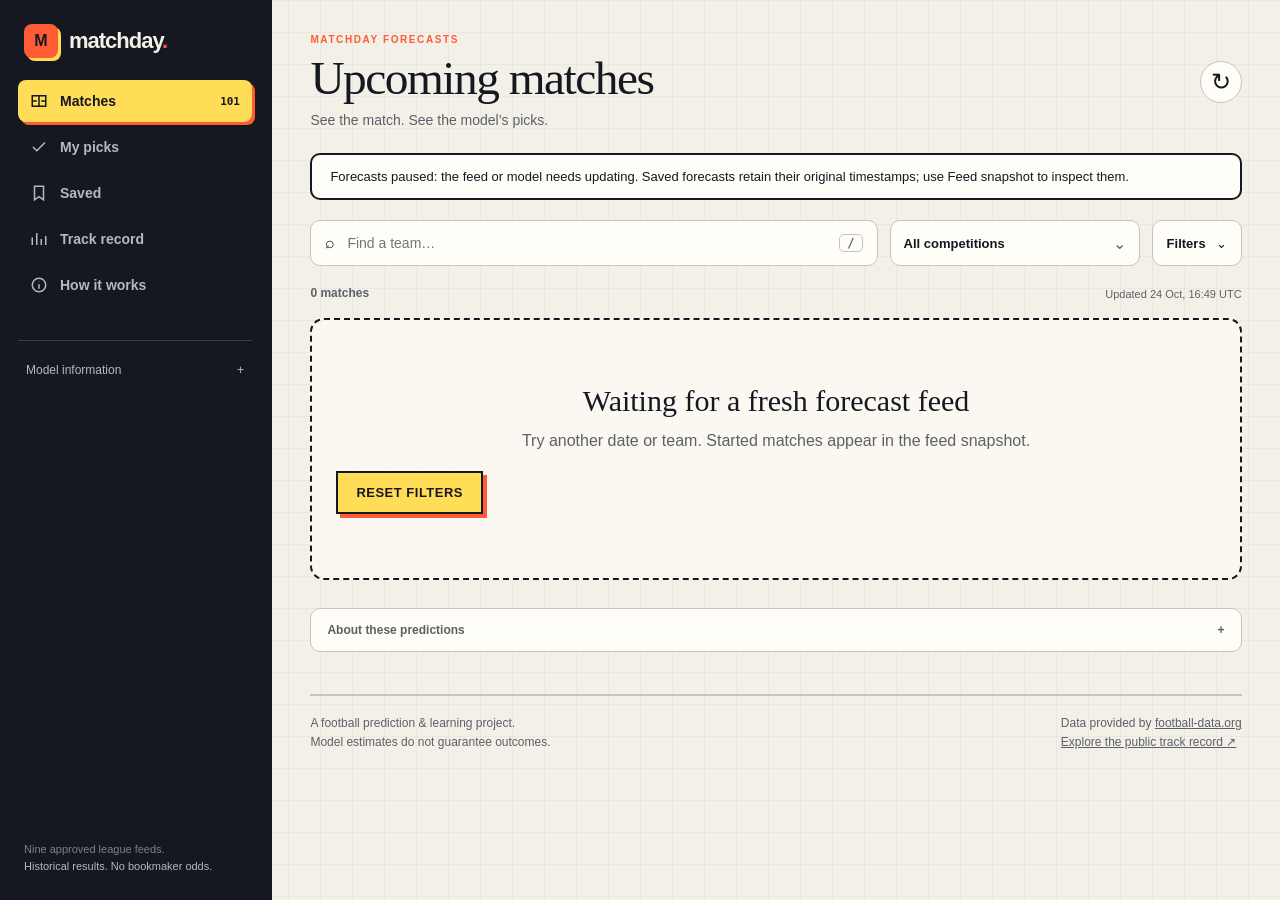
==== commit e178dfe2: "Put matches first and reveal advanced controls on request" ====
--- a/index.html
+++ b/index.html
@@ -66,6 +66,9 @@
 </b>
 </a>
 </nav>
+<details class="sidebar-insights">
+<summary>Model information <span aria-hidden="true">+</span>
+</summary>
 <section class="pulse">
 <span class="eyebrow">Model pulse</span>
 <div class="pulse-num">
@@ -82,6 +85,7 @@
 <span class="eyebrow">Two calls. One match.</span>
 <p>A full-time result and a double-chance pick. Each measured separately after the final whistle.</p>
 </div>
+</details>
 <p class="side-foot">Nine approved league feeds.<br>
 <a href="./method.html">Historical results. No bookmaker odds.</a>
 <br>
@@ -94,99 +98,74 @@
 <strong>matchday<i>.</i>
 </strong>
 </a>
-<header class="topbar">
+<header class="topbar match-page-header">
 <div class="title-block">
-<p class="eyebrow">THE GAME, THROUGH THE NUMBERS</p>
+<p class="eyebrow">MATCHDAY FORECASTS</p>
 <h1 id="board-title">Upcoming matches</h1>
-<p class="sub" id="board-subtitle">Your next match. Two clear model picks. Every probability on the table.</p>
-</div>
-<div class="top-actions">
-<button id="refresh" class="text-button" type="button">↻ Refresh feed</button>
-<a class="text-button" href="./performance.html">View track record ↗</a>
-</div>
+<p class="sub" id="board-subtitle">See the match. See the model’s picks.</p>
+</div>
+<button id="refresh" class="refresh-icon" type="button" aria-label="Refresh predictions" title="Refresh predictions">↻</button>
 </header>
-<div class="snapshot-inner" aria-label="Snapshot information">
-<div>
-<span class="tiny-label">IN THIS SNAPSHOT</span>
-<strong id="snapshot-count">Loading…</strong>
-</div>
-<div>
-<span class="tiny-label">DATA LAST OBSERVED</span>
-<strong id="data-time">—</strong>
-</div>
-<div>
-<span class="tiny-label">MODEL FITTED</span>
-<strong id="model-date">—</strong>
-</div>
-<div>
-<span class="tiny-label">REFRESH MODE</span>
-<strong id="refresh-mode">Loading…</strong>
-</div>
-</div>
 <div id="feed-notice" class="notice" role="status" hidden>
 </div>
-<section id="spotlight" class="banker" aria-label="Highest full-time probability among upcoming matches" hidden>
-</section>
 <section id="board" aria-label="Forecast board">
-<div class="controls">
-<div class="view-tabs" role="group" aria-label="Forecast view">
-<button type="button" data-view="upcoming" class="active" aria-pressed="true">Upcoming</button>
-<button type="button" data-view="bookmarks" aria-pressed="false">Saved matches</button>
-<button type="button" data-view="picks" aria-pressed="false">My picks</button>
-<button type="button" data-view="saved" aria-pressed="false">Feed snapshot</button>
-</div>
-<p class="local-note" id="local-note" hidden>Saved matches and personal picks live in this browser. They do not change the model or its verified public track record.</p>
-<div class="chips" id="league-chips" role="group" aria-label="Quick competition filters">
+<div class="match-tools">
+<label class="search">
+<span aria-hidden="true">⌕</span>
+<input id="search" type="search" placeholder="Find a team…" aria-label="Find a team" autocomplete="off">
+<kbd>/</kbd>
+</label>
+<label class="league-field">
+<span class="sr-only">Competition</span>
+<select id="competition" aria-label="Competition">
+<option value="all">All competitions</option>
+</select>
+</label>
+<details id="filters-panel" class="filter-disclosure">
+<summary>Filters <span id="filter-count" hidden>
+</span>
+<span aria-hidden="true">⌄</span>
+</summary>
+<div class="filter-panel">
+<div class="filter-title">
+<strong>Find your match</strong>
+<button id="reset" type="button" class="text-button">Reset filters</button>
 </div>
 <div class="filter-row">
-<label>Competition<select id="competition">
-<option value="all">All competitions</option>
-</select>
-</label>
 <label>Match date<select id="match-date">
 <option value="all">All dates</option>
 </select>
 </label>
-<label>Times in<select id="timezone">
+<label>Sort by<select id="sort">
+<option value="time">Kick-off time</option>
+<option value="confidence">Highest probability</option>
+<option value="close">Closest matches</option>
+</select>
+</label>
+<label>Show times in<select id="timezone">
 <option value="local">Your timezone</option>
 <option value="Africa/Dar_es_Salaam">Tanzania (EAT)</option>
 <option value="UTC">UTC</option>
 </select>
 </label>
-<label class="search">
-<span aria-hidden="true">⌕</span>
-<input id="search" type="search" placeholder="Find a team" aria-label="Find a team" autocomplete="off">
-<kbd>/</kbd>
-</label>
-</div>
-<div class="control-row">
+</div>
 <label class="toggle">
 <input type="checkbox" id="strong-only">
 <span class="switch">
-</span>Top full-time probability <small>55%+</small>
-</label>
-<label class="sort">Sort<select id="sort">
-<option value="time">Kick-off time</option>
-<option value="confidence">Highest probability</option>
-<option value="close">Closest matches</option>
-</select>
-</label>
-<button id="reset" type="button" class="reset-button">Reset</button>
-<span class="count" id="result-count" aria-live="polite">Loading saved forecasts…</span>
-</div>
-</div>
-<div class="legend-row">
-<span>
-<i class="h">
-</i>Home</span>
-<span>
-<i class="d">
-</i>Draw</span>
-<span>
-<i class="a">
-</i>Away</span>
-<span class="hint">Open a match for the full breakdown</span>
-</div>
+</span>Full-time probability of 55% or above</label>
+<p class="filter-hint">This is a filter, not a guarantee of success.</p>
+<div class="view-tabs" role="group" aria-label="Forecast view">
+<button type="button" data-view="upcoming" class="active" aria-pressed="true">Upcoming matches</button>
+<button type="button" data-view="saved" aria-pressed="false">Saved feed archive</button>
+</div>
+</div>
+</details>
+</div>
+<div class="board-meta">
+<p id="result-count" aria-live="polite">Loading matches…</p>
+<span id="short-update">Checking predictions…</span>
+</div>
+<p class="local-note" id="local-note" hidden>These choices are saved only in your browser.</p>
 <div id="forecast-grid" class="grid forecast-grid">
 </div>
 <div id="empty-state" class="empty" hidden>
@@ -194,6 +173,36 @@
 <p id="empty-message">Try another date or team.</p>
 <button type="button" id="empty-reset" class="cta">Reset filters</button>
 </div>
+<details id="feed-details" class="disclosure feed-info">
+<summary>About these predictions <span aria-hidden="true">+</span>
+</summary>
+<div class="disclosure-content">
+<p>Each match has a full-time pick and a double-chance pick. The percentages are model estimates, not guarantees. Open a match to explore every probability.</p>
+<div class="snapshot-inner">
+<div>
+<span class="tiny-label">SAVED FORECASTS</span>
+<strong id="snapshot-count">—</strong>
+</div>
+<div>
+<span class="tiny-label">DATA OBSERVED</span>
+<strong id="data-time">—</strong>
+</div>
+<div>
+<span class="tiny-label">MODEL FITTED</span>
+<strong id="model-date">—</strong>
+</div>
+<div>
+<span class="tiny-label">UPDATE MODE</span>
+<strong id="refresh-mode">—</strong>
+</div>
+</div>
+<p id="update-description">
+</p>
+<p>
+<a class="text-button" href="./method.html">How the predictions work ↗</a>
+</p>
+</div>
+</details>
 <noscript>
 <p class="notice">Enable JavaScript to explore forecasts, or <a href="./data/predictions.json">read the saved data</a>.</p>
 </noscript>
--- a/assets/styles.css
+++ b/assets/styles.css
@@ -828,3 +828,150 @@
   .controls .chips{flex-wrap:nowrap;overflow-x:auto;max-width:100%;padding:3px 4px 8px 1px;margin:6px 0;scrollbar-width:thin}
   .controls .chips button{flex:none;white-space:nowrap}
 }
+
+/* Match-first layout: extra controls and explanations open on request. */
+.sr-only,.enhanced-select{position:absolute!important;width:1px!important;height:1px!important;padding:0!important;margin:-1px!important;overflow:hidden!important;clip-path:inset(50%)!important;white-space:nowrap!important;border:0!important}
+.match-page-header{margin-bottom:22px;align-items:center}
+.match-page-header h1{font-size:clamp(34px,3.7vw,52px)}
+.match-page-header .eyebrow{font-size:10px;margin-bottom:8px}
+.match-page-header .sub{margin-top:8px;font-size:14px}
+.refresh-icon{display:grid;place-items:center;width:42px;height:42px;flex:none;border:1.5px solid var(--line);border-radius:50%;background:var(--white);font-size:24px;transition:transform .25s,background .25s}
+.refresh-icon:hover{background:var(--yellow);transform:rotate(-15deg)}
+.match-tools{display:flex;align-items:center;gap:12px;position:relative}
+.match-tools .search{height:46px;box-shadow:none;border:1.5px solid var(--line);border-radius:10px;width:auto;flex:1;min-width:0;background:var(--white)}
+.match-tools .search:focus-within{box-shadow:0 0 0 2px var(--yellow);transform:none;border-color:var(--ink)}
+.match-tools .search kbd{border:1px solid var(--line);color:var(--muted)}
+.league-field{min-width:0;max-width:280px;flex:0 1 250px}
+.select-trigger{display:flex;justify-content:space-between;align-items:center;gap:12px;min-height:46px;width:100%;border:1.5px solid var(--line);padding:10px 13px;background:var(--white);border-radius:10px;font-size:13px;font-weight:600;text-align:left;transition:border-color .2s,background .2s}
+.select-trigger>span:first-child{overflow:hidden;text-overflow:ellipsis;white-space:nowrap}
+.select-trigger>span:last-child{color:var(--muted);font-size:16px}
+.select-trigger:hover,.select-trigger[aria-expanded=true]{border-color:var(--ink);background:#fff9df}
+.select-menu{position:fixed;inset:auto;margin:0;max-height:min(320px,45vh);overflow-y:auto;overscroll-behavior:contain;padding:6px;background:var(--white);border:1.5px solid var(--ink);border-radius:12px;box-shadow:0 12px 32px #15182124;color:var(--ink);scrollbar-width:thin}
+.select-menu button{display:block;min-height:40px;width:100%;text-align:left;padding:10px 12px;border-radius:7px;font-size:13px}
+.select-menu button:hover,.select-menu button:focus-visible{background:#efeadd;outline-offset:-2px}
+.select-menu button[aria-selected=true]{background:var(--yellow);font-weight:800}
+.select-menu button[aria-selected=true]::after{content:'✓';float:right;margin-left:10px}
+.filter-disclosure{flex:none}
+.filter-disclosure>summary{list-style:none;display:flex;align-items:center;gap:10px;border:1.5px solid var(--line);border-radius:10px;background:var(--white);min-height:46px;padding:10px 14px;font-size:13px;font-weight:700;cursor:pointer}
+.filter-disclosure[open]>summary{background:var(--yellow);border-color:var(--ink)}
+summary::-webkit-details-marker{display:none}
+#filter-count{background:var(--ink);color:var(--white);border-radius:50%;min-width:18px;height:18px;text-align:center;font:11px/18px var(--mono)}
+.filter-panel{position:absolute;right:0;top:58px;z-index:15;width:min(560px,100%);padding:20px;background:var(--white);border:1.5px solid var(--ink);border-radius:14px;box-shadow:0 12px 32px #15182124}
+.filter-title{display:flex;align-items:center;justify-content:space-between;gap:16px;margin-bottom:18px}
+.filter-title strong{font-size:16px}
+.filter-row{display:grid;grid-template-columns:repeat(2,minmax(0,1fr));align-items:start}
+.filter-row label{min-width:0}
+.filter-row .select-trigger{font-weight:500}
+.filter-panel .toggle{position:relative;margin-top:20px;font-size:12px;line-height:1.5}
+.filter-panel .switch{flex:none}
+.filter-hint{font-size:11px;color:var(--muted);margin:5px 0 18px 54px}
+.filter-panel .view-tabs{margin-bottom:0}
+.filter-panel .view-tabs button{border:1px solid var(--line);border-radius:7px}
+.board-meta{display:flex;align-items:center;justify-content:space-between;gap:14px;margin:18px 0 14px;font-size:12px;color:var(--muted)}
+.board-meta p{margin:0;font-weight:600}
+#short-update{font-size:11px;text-align:right}
+.main #board{margin-top:0}
+.match-card{box-shadow:3px 3px 0 var(--ink);border-width:1.5px}
+.match-card:hover{box-shadow:6px 6px 0 var(--ink);transform:translate(-2px,-2px)}
+.match-card .card-head{background:#f9f6ef;color:var(--ink);padding:10px 10px 10px 18px;border-bottom:1px solid #ded9cc;gap:8px;letter-spacing:0;text-transform:none}
+.card-head .league{font-size:12px;font-weight:700}
+.card-head .league small{display:block;font-size:10px;font-weight:400;color:var(--muted);margin-top:2px}
+.card-head .when{color:var(--muted);font:10px var(--mono)}
+.card-head .star{color:var(--muted)}
+.card-head .star:hover{color:var(--orange)}
+.card-head .star.on{color:#9a6500}
+.match-card .card-body{padding:20px 18px 12px}
+.match-card .teams{margin-bottom:20px;align-items:center}
+.match-card .team strong{text-transform:none;font-size:16px;line-height:1.2;letter-spacing:-.2px}
+.match-card .team small{font-size:9px;letter-spacing:1px}
+.match-card .crest{width:38px!important;height:38px!important;font-size:12px;border-width:1.5px}
+.match-versus{font:italic 16px var(--serif);color:#81818a}
+.match-card .decisions{border:0;gap:10px}
+.match-card .decision{background:#fff8d9;border:1px solid #e2d7a9;border-radius:9px;padding:12px;min-height:114px;gap:7px}
+.match-card .decision+.decision{background:#eaf5fb;border-color:#c8dce7}
+.decision>span{display:flex;align-items:center;justify-content:space-between;gap:4px;font:600 10px 'DM Sans',sans-serif;text-transform:none;letter-spacing:0}
+.decision i{font:700 9px var(--mono);font-style:normal;background:#ffffff90;border-radius:4px;padding:3px 4px;white-space:nowrap}
+.match-card .decision b{font-size:14px;line-height:1.3}
+.match-card .decision strong{font-size:17px;margin-top:auto;letter-spacing:-.4px}
+.card-more{display:flex;justify-content:space-between;align-items:center;gap:12px;margin-top:15px;padding-top:12px;border-top:1px solid #e6e0d3;font-size:10px;color:var(--muted)}
+.card-more b{color:var(--ink);font-weight:700;font-size:11px}
+.card-more b span{display:inline-block;margin-left:5px;transition:transform .2s}
+.card-body:hover .card-more b span{transform:translate(2px,-2px)}
+.disclosure{border:1px solid var(--line);border-radius:10px;background:var(--white);overflow:visible}
+.disclosure>summary{padding:14px 16px;list-style:none;display:flex;justify-content:space-between;align-items:center;gap:12px;font-size:13px;font-weight:700;cursor:pointer}
+.disclosure[open]>summary{border-bottom:1px solid var(--line)}
+.disclosure-content{padding:16px;font-size:13px}
+.disclosure-content p+p{margin-top:12px}
+.feed-info{margin-top:28px}
+.feed-info>summary{font-size:12px;color:var(--muted)}
+.feed-info .snapshot-inner{margin-bottom:16px}
+.drawer-scroll .disclosure{flex:none}
+.drawer-scroll .decisions{border:0;gap:8px}
+.drawer-scroll .decision{border-radius:8px}
+.drawer-scroll .decision+.decision{border:0}
+.drawer-scroll .decision b{line-height:1.4}
+.drawer-scroll .disclosure .pick-buttons{margin:16px 0}
+.sidebar-insights{border-top:1px solid #3a3e4b;padding-top:14px;margin-top:12px}
+.sidebar-insights>summary{display:flex;justify-content:space-between;list-style:none;font-size:12px;color:#b6b8c0;cursor:pointer;padding:8px}
+.sidebar-insights .pulse,.sidebar-insights .versus-card{margin-top:14px}
+.side-foot #sidebar-updated{display:none}
+select:not(.enhanced-select){appearance:none;min-height:44px;border:1.5px solid var(--line);border-radius:10px;padding:10px;background:var(--white);font:13px 'DM Sans',sans-serif}
+.trend-controls{align-items:center}
+.trend-controls label{display:flex;align-items:center;gap:10px;max-width:100%;font-size:12px}
+.trend-controls .select-trigger{width:220px;max-width:100%}
+.score-metrics{grid-template-columns:repeat(2,minmax(0,1fr));margin:16px 0 24px}
+.score-metrics>div{box-shadow:3px 3px 0 var(--ink)}
+.score-metrics p{display:none}
+.score-technical-metrics{display:grid;grid-template-columns:repeat(2,minmax(0,1fr));gap:16px}
+.score-technical-metrics .score-value{font-size:24px}
+.performance-empty{box-shadow:none;background:transparent;color:var(--ink);padding:0;margin:22px 0 10px}
+.performance-empty .tiny-label{color:var(--muted)}
+.performance-empty>strong{font-size:26px}
+.performance-empty h2{display:none}
+.performance-empty p{font-size:13px;color:var(--muted)}
+.score-table-wrap{border-width:1px}
+.score-table th{font-size:10px;letter-spacing:0}
+.score-table small{max-width:240px}
+.score-proof{font-size:11px}
+.score-proof summary{cursor:pointer}
+.score-more{margin:10px 0 24px}
+.performance-details{margin-top:24px}
+.performance-details h2{font-size:24px}
+.record-section{box-shadow:3px 3px 0 var(--ink);border-width:1px}
+.record-section h2{font-size:28px}
+.article-page .topbar h1{font-size:clamp(34px,4vw,52px)}
+@media(max-width:900px){.main .mobile-brand{margin-bottom:20px}
+.main{padding-top:18px}
+.main .topbar{margin-bottom:20px}
+}
+@media(max-width:560px){.match-tools{flex-wrap:wrap;gap:8px}
+.match-tools .search{flex:1 1 100%;height:44px}
+.league-field{flex:1;max-width:none}
+.select-trigger{min-height:44px}
+.filter-disclosure>summary{min-height:44px}
+.filter-panel{top:102px;width:100%;padding:16px}
+.filter-row{gap:12px}
+.match-page-header h1{font-size:34px}
+.match-page-header .sub{font-size:12px}
+.main .topbar{gap:8px}
+.main .mobile-brand{margin-bottom:18px}
+.board-meta{margin-top:14px;align-items:baseline}
+#short-update{font-size:10px;max-width:180px}
+.match-card .card-body{padding:18px 14px 12px}
+.match-card .team strong{font-size:15px}
+.match-card .decision{padding:11px 9px;min-height:112px}
+.match-card .decision b{font-size:13px}
+.match-card .decision strong{font-size:16px}
+.match-card .teams{gap:8px}
+.card-head .when{font-size:9px}
+.card-head .league{min-width:90px}
+.match-card .card-head{padding-left:14px}
+.disclosure-content{padding:14px}
+.trend-controls label{flex-wrap:wrap}
+.score-metrics{gap:12px}
+.score-metrics>div{padding:14px}
+.score-value{font-size:26px}
+.score-technical-metrics{grid-template-columns:1fr}
+.record-section{padding:18px}
+.record-section h2{font-size:24px}
+}
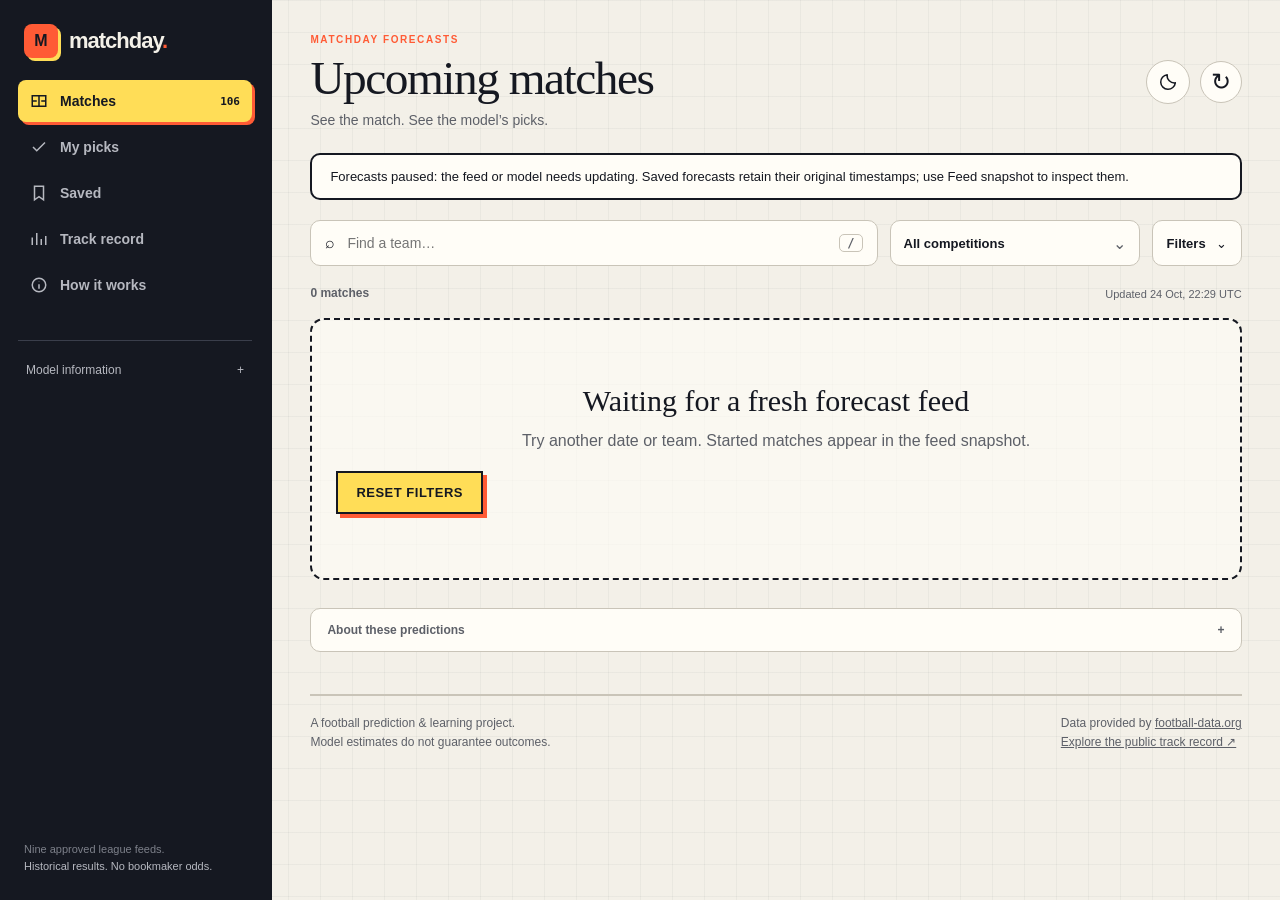
==== commit 404c6225: "Add persistent light and dark themes with accessible sun moon switch" ====
--- a/index.html
+++ b/index.html
@@ -9,6 +9,7 @@
 <meta name="description" content="Matchday football forecasts: full-time and double-chance model picks, verified results and a transparent track record.">
 <title>Football forecasts — Matchday</title>
 <link rel="icon" href="./assets/icon.svg" type="image/svg+xml">
+<script src="./assets/theme.js"></script>
 <link rel="stylesheet" href="./assets/styles.css">
 <script type="module" src="./assets/shell.mjs">
 </script>
@@ -104,7 +105,13 @@
 <h1 id="board-title">Upcoming matches</h1>
 <p class="sub" id="board-subtitle">See the match. See the model’s picks.</p>
 </div>
+<div class="header-actions">
+<button class="theme-toggle" type="button" data-theme-toggle aria-label="Switch to dark theme" title="Switch to dark theme" hidden>
+<svg class="theme-moon" viewBox="0 0 24 24" width="20" height="20" fill="none" stroke="currentColor" stroke-width="1.8" stroke-linecap="round" stroke-linejoin="round" aria-hidden="true"><path d="M20.8 13A8.8 8.8 0 0 1 11 3.2 8.8 8.8 0 1 0 20.8 13Z"/></svg>
+<svg class="theme-sun" viewBox="0 0 24 24" width="20" height="20" fill="none" stroke="currentColor" stroke-width="1.8" stroke-linecap="round" aria-hidden="true"><circle cx="12" cy="12" r="4"/><path d="M12 2v2m0 16v2M2 12h2m16 0h2M4.9 4.9l1.4 1.4m11.4 11.4 1.4 1.4M4.9 19.1l1.4-1.4M17.7 6.3l1.4-1.4"/></svg>
+</button>
 <button id="refresh" class="refresh-icon" type="button" aria-label="Refresh predictions" title="Refresh predictions">↻</button>
+</div>
 </header>
 <div id="feed-notice" class="notice" role="status" hidden>
 </div>
--- a/assets/styles.css
+++ b/assets/styles.css
@@ -975,3 +975,70 @@
 .record-section{padding:18px}
 .record-section h2{font-size:24px}
 }
+
+/* The current warm palette remains the default. The stored choice is applied
+   before this stylesheet loads, including on the record and guide pages. */
+:root { color-scheme: light; }
+.header-actions { display:flex; align-items:center; gap:10px; flex:none; }
+.theme-toggle {
+  width:44px; height:44px; flex:none; display:grid; place-items:center;
+  padding:0; border:1.5px solid var(--line); border-radius:50%;
+  background:var(--white); color:var(--ink);
+  transition:background-color .2s, border-color .2s, transform .2s;
+}
+.theme-toggle[hidden] { display:none; }
+.theme-toggle:hover { background:var(--yellow); border-color:var(--ink); transform:rotate(-12deg); }
+.theme-toggle .theme-sun { display:none; }
+:root[data-theme="dark"] {
+  color-scheme:dark;
+  --paper:#10141d;
+  --white:#1b2130;
+  --line:#414b60;
+  --muted:#adb7ca;
+  --green:#247d4d;
+  --text:#edf0f7;
+  color:var(--text);
+}
+[data-theme="dark"] body {
+  color:var(--text);
+  background-image:linear-gradient(#ffffff04 1px,transparent 1px),linear-gradient(90deg,#ffffff04 1px,transparent 1px);
+}
+[data-theme="dark"] .theme-toggle { color:var(--text); }
+[data-theme="dark"] .theme-toggle .theme-moon { display:none; }
+[data-theme="dark"] .theme-toggle .theme-sun { display:block; }
+[data-theme="dark"] .theme-toggle:hover { background:#2d3548; border-color:#8997ae; }
+[data-theme="dark"] :is(.card,.panel,.method-card,.score-metrics>div,.record-section,.verdict-box,.markets>div,.score-table-wrap,.drawer-dialog,.filter-panel,.select-menu) { border-color:var(--line); }
+[data-theme="dark"] :is(.card,.panel,.method-card,.score-metrics>div,.record-section,.verdict-box) { box-shadow:4px 4px 0 #080b12; }
+[data-theme="dark"] .match-card:hover { box-shadow:6px 6px 0 #080b12; }
+[data-theme="dark"] :is(.drawer-dialog,.select-menu,.performance-empty,.card-more b,.outcomes b,.outcomes .top) { color:var(--text); }
+[data-theme="dark"] .match-card .card-head { background:#202737; color:var(--text); border-color:var(--line); }
+[data-theme="dark"] .card-more { border-color:var(--line); }
+[data-theme="dark"] .card-head .star.on { color:var(--yellow); }
+[data-theme="dark"] :is(.match-card,.drawer-scroll) .decision { background:#35301d; border-color:#655b32; color:#fff0b8; }
+[data-theme="dark"] :is(.match-card,.drawer-scroll) .decision+.decision { background:#1d3343; border-color:#365d76; color:#cdeaff; }
+[data-theme="dark"] .decision i { background:#ffffff12; }
+[data-theme="dark"] .card-foot { background:#151c28; border-color:var(--line); }
+[data-theme="dark"] .select-trigger:hover,
+[data-theme="dark"] .select-trigger[aria-expanded="true"] { background:#293247; border-color:#8997ae; }
+[data-theme="dark"] .select-menu button:hover,
+[data-theme="dark"] .select-menu button:focus-visible { background:#303b51; }
+[data-theme="dark"] :is(.select-menu button[aria-selected="true"],.filter-disclosure[open]>summary,.view-tabs .active,.chips button.active,.chips button:hover,.pick-buttons button:hover,.pick-buttons button.selected,.refresh-icon:hover,.tag.lean,.tag.open,.f-D,.f-L,.why li::before,.kpi.a,.kpi.b) { color:var(--ink); }
+[data-theme="dark"] .select-menu button[aria-selected="true"] { background:var(--yellow); }
+[data-theme="dark"] :is(.card .card-body:focus-visible,.theme-toggle:focus-visible,a:focus-visible,button:focus-visible,summary:focus-visible,select:focus-visible,input:focus-visible) { outline-color:var(--yellow); }
+[data-theme="dark"] .notice.error { background:#3b241f; color:#ffd7cb; border-color:#d48670; }
+[data-theme="dark"] .limited-tag { background:#3b321e; color:#ffdfa0; }
+[data-theme="dark"] .empty { background:#1b213099; border-color:var(--line); }
+[data-theme="dark"] :is(.scorelines span,.pair>div) { background:#303b51; }
+[data-theme="dark"] .chart .grid { stroke:#414b60; }
+[data-theme="dark"] :is(.chart .line,.chart .dot) { stroke:var(--text); }
+[data-theme="dark"] .chart .area { fill:#ffdd5720; }
+[data-theme="dark"] :is(.trend-ft,.chart-point-ft) { stroke:#ff967c; }
+[data-theme="dark"] :is(.trend-dc,.chart-point-dc) { stroke:#7dd3fc; }
+[data-theme="dark"] .chart-point-ft { fill:#ff967c; }
+[data-theme="dark"] .chart-point-dc { fill:#7dd3fc; }
+[data-theme="dark"] .score-table th,
+[data-theme="dark"] .saved-alert { color:var(--text); }
+[data-theme="dark"] .score-table .hit { color:#81dda5; }
+[data-theme="dark"] .score-table .miss { color:#ffad95; }
+[data-theme="dark"] .steps p { color:var(--ink); }
+@media(prefers-reduced-motion:reduce) { .theme-toggle { transition:none; } .theme-toggle:hover { transform:none; } }
